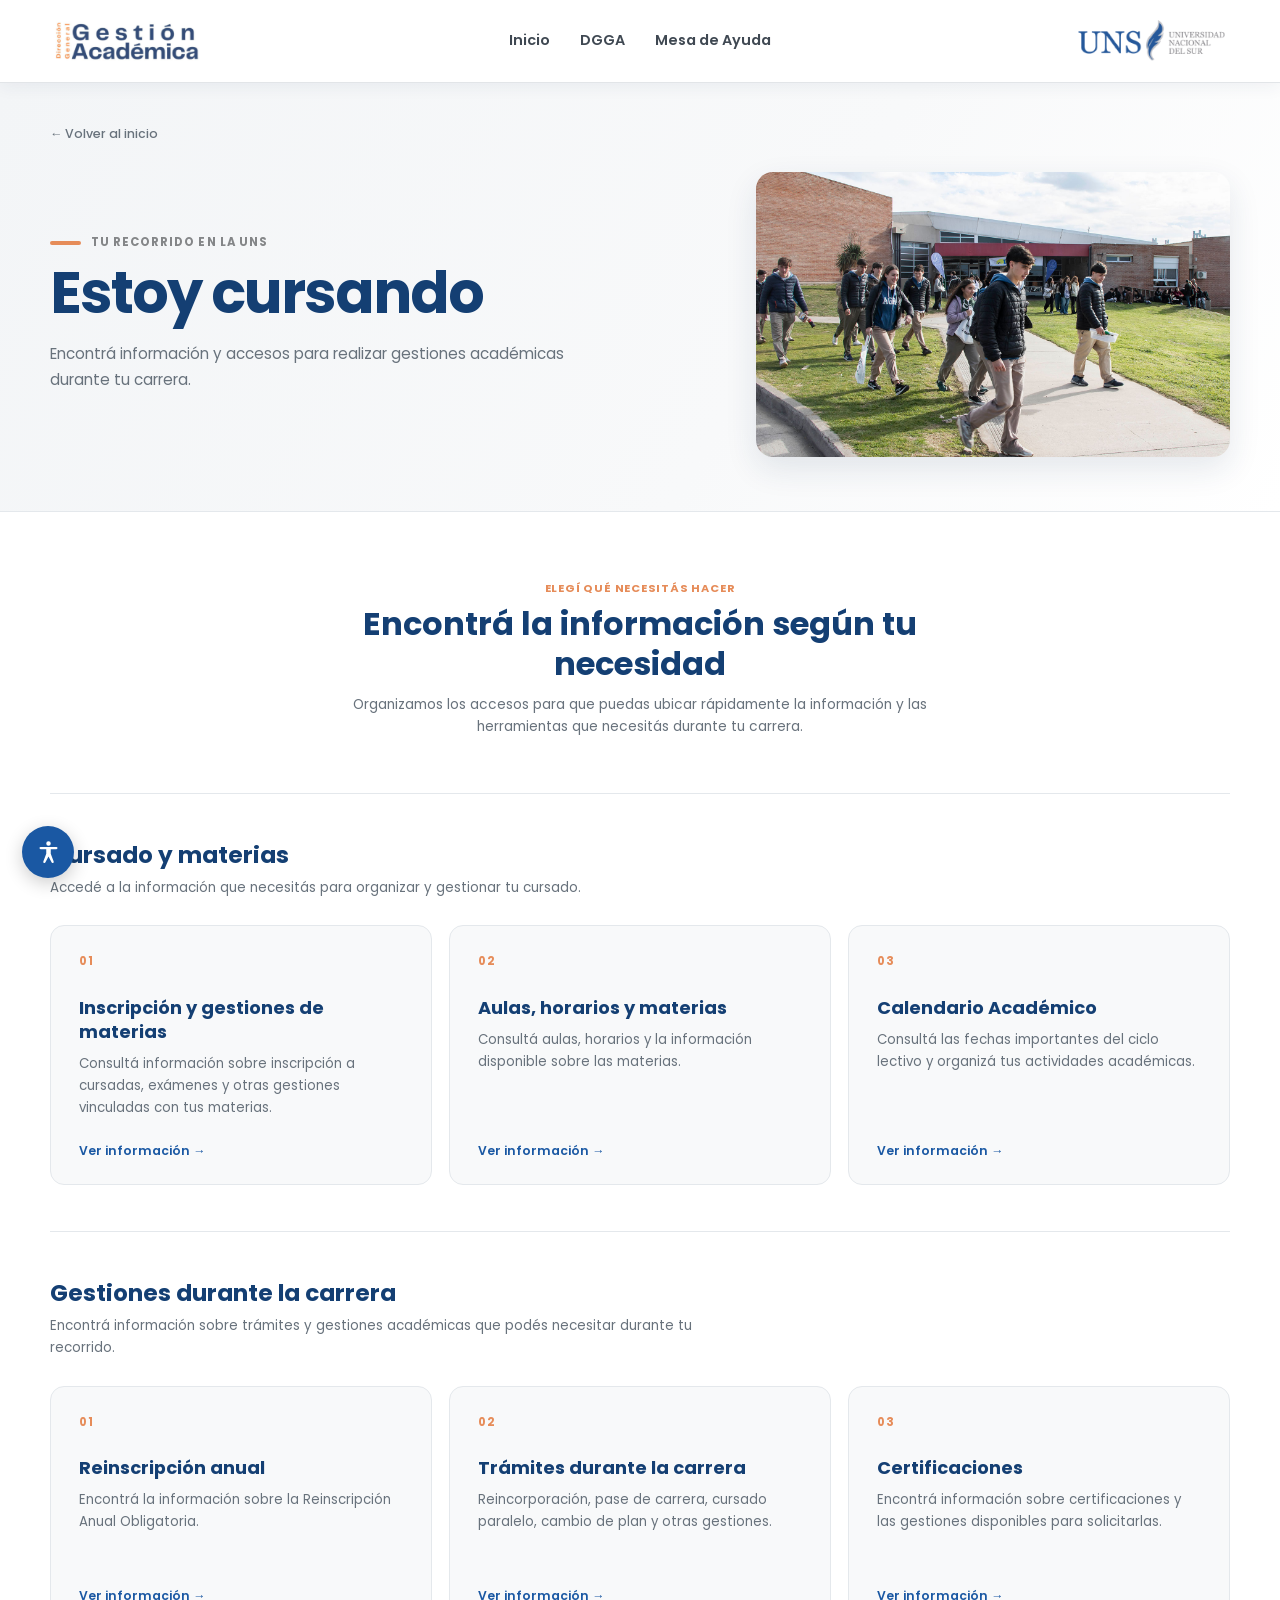
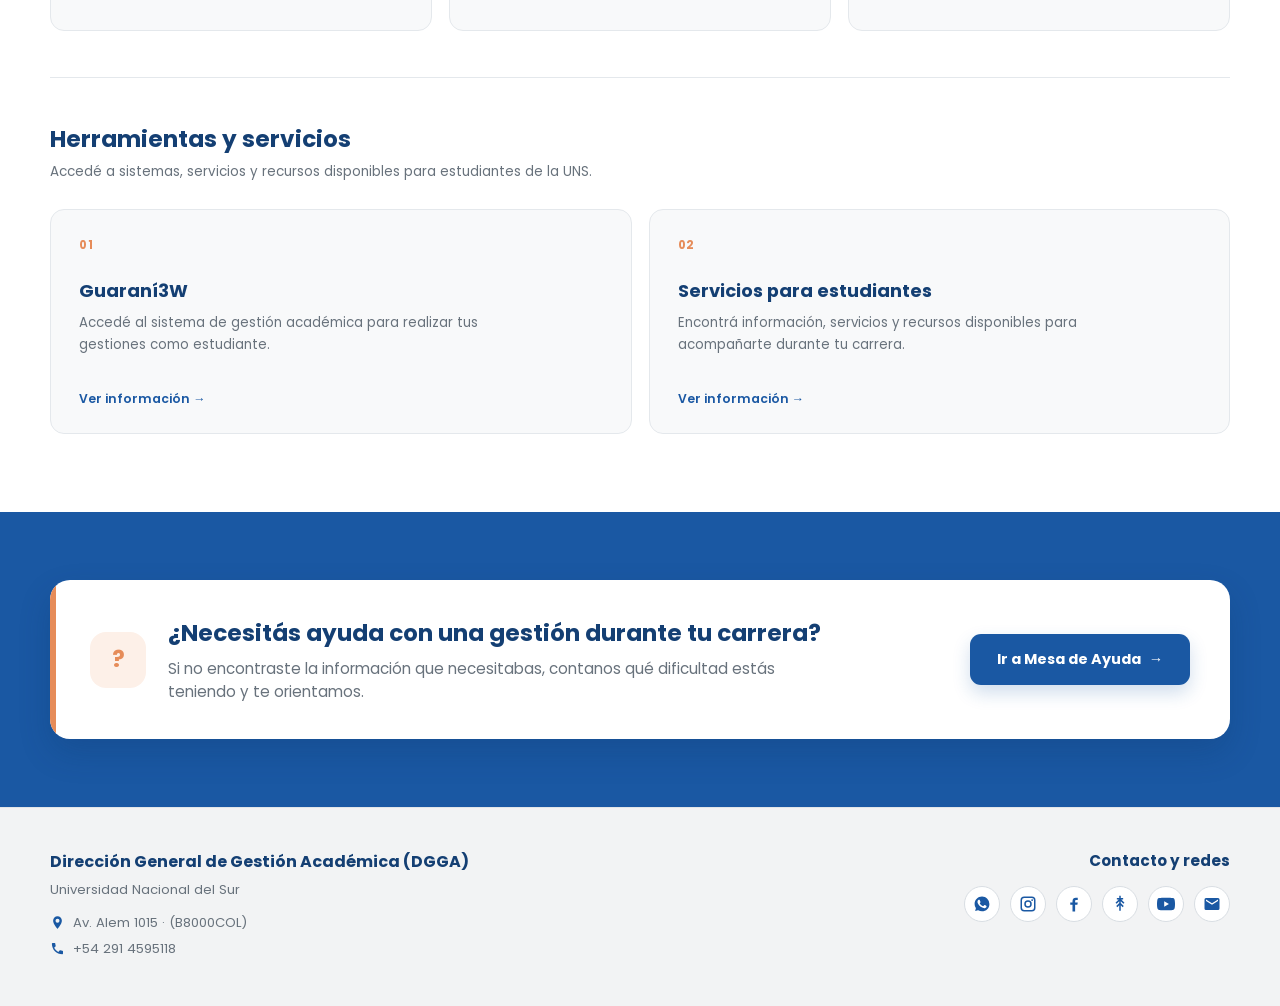
==== cursando.html @ e36be890 "Add files via upload" ====
<!DOCTYPE html>
<html lang="es">

<head>
  <meta charset="UTF-8">

  <meta
    name="viewport"
    content="width=device-width, initial-scale=1.0"
  >

  <title>Estoy cursando | Dirección General de Gestión Académica</title>

  <link rel="preconnect" href="https://fonts.googleapis.com">
  <link rel="preconnect" href="https://fonts.gstatic.com" crossorigin>

  <link
    href="https://fonts.googleapis.com/css2?family=Poppins:wght@400;500;600;700&display=swap"
    rel="stylesheet"
  >

  <link rel="stylesheet" href="styles.css">
  <link rel="stylesheet" href="cursando.css">
  <link rel="stylesheet" href="accessibility.css">

</head>


<body>

  <!-- =========================
       HEADER
  ========================== -->

  <header class="header">

    <div class="container header__inner">

      <a href="index.html" class="brand">

        <img
          src="img/logo-dgga.png"
          alt="Dirección General de Gestión Académica"
          class="logo logo--dgga"
        >

      </a>


      <nav
        class="nav"
        id="main-nav"
        aria-label="Navegación principal"
      >

        <a href="index.html">
          Inicio
        </a>

        <a href="dgga.html">
          DGGA
        </a>

        <a href="mesa-ayuda.html">
          Mesa de Ayuda
        </a>

      </nav>


      <div class="header__right">

        <a
          href="https://www.uns.edu.ar/"
          class="header__uns-link"
          aria-label="Ir al sitio web de la Universidad Nacional del Sur"
        >
          <img
            src="img/logo-uns.png"
            alt="Universidad Nacional del Sur"
            class="logo logo--uns"
          >
        </a>

        <button
          class="menu-button"
          type="button"
          aria-label="Abrir menú"
          aria-controls="main-nav"
          aria-expanded="false"
        >
          ☰
        </button>

      </div>

    </div>

  </header>



  <main>


    <!-- =========================
         HERO
    ========================== -->

    <section class="journey-hero">

      <div class="container">

        <a
          href="index.html"
          class="journey-back"
        >
          ← Volver al inicio
        </a>


        <div class="journey-hero__layout">

          <div class="journey-hero__content">

            <p class="journey-hero__label">
              Tu recorrido en la UNS
            </p>

            <h1>
              Estoy cursando
            </h1>

            <p class="journey-hero__description">
              Encontrá información y accesos para realizar gestiones académicas durante tu carrera.
            </p>

          </div>


          <div class="journey-hero__image">

            <img
              src="img/hero-uns-2.jpg"
              alt="Universidad Nacional del Sur"
            >

          </div>

        </div>

      </div>

    </section>



    <!-- =========================
         OPCIONES PARA ESTUDIANTES
    ========================== -->

    <section class="student-section">

      <div class="container">

        <div class="student-heading">

          <p class="student-heading__eyebrow">
            Elegí qué necesitás hacer
          </p>

          <h2>
            Encontrá la información según tu necesidad
          </h2>

          <p>
            Organizamos los accesos para que puedas ubicar rápidamente la información y las herramientas que necesitás durante tu carrera.
          </p>

        </div>



        <!-- =========================
             CURSADO Y MATERIAS
        ========================== -->

        <div class="student-group">

          <div class="student-group__heading">

            <h2>
              Cursado y materias
            </h2>

            <p>
              Accedé a la información que necesitás para organizar y gestionar tu cursado.
            </p>

          </div>


          <div class="student-grid student-grid--three">


            <a
              class="student-card"
              href="https://www.uns.edu.ar/contenidos/443/documentos"
              target="_blank"
              rel="noopener noreferrer"
            >

              <span class="student-card__number">
                01
              </span>

              <div class="student-card__content">

                <h3>
                  Inscripción y gestiones de materias
                </h3>

                <p>
                  Consultá información sobre inscripción a cursadas, exámenes y otras gestiones vinculadas con tus materias.
                </p>

              </div>

              <span class="student-card__action">
                Ver información →
              </span>

            </a>



            <a
              class="student-card"
              href="https://www.uns.edu.ar/alumnos/aulas/aulas_materias"
              target="_blank"
              rel="noopener noreferrer"
            >

              <span class="student-card__number">
                02
              </span>

              <div class="student-card__content">

                <h3>
                  Aulas, horarios y materias
                </h3>

                <p>
                  Consultá aulas, horarios y la información disponible sobre las materias.
                </p>

              </div>

              <span class="student-card__action">
                Ver información →
              </span>

            </a>



            <a
              class="student-card"
              href="https://www.uns.edu.ar/academicas/calendario-academico"
              target="_blank"
              rel="noopener noreferrer"
            >

              <span class="student-card__number">
                03
              </span>

              <div class="student-card__content">

                <h3>
                  Calendario Académico
                </h3>

                <p>
                  Consultá las fechas importantes del ciclo lectivo y organizá tus actividades académicas.
                </p>

              </div>

              <span class="student-card__action">
                Ver información →
              </span>

            </a>


          </div>

        </div>



        <!-- =========================
             GESTIONES DURANTE LA CARRERA
        ========================== -->

        <div class="student-group">

          <div class="student-group__heading">

            <h2>
              Gestiones durante la carrera
            </h2>

            <p>
              Encontrá información sobre trámites y gestiones académicas que podés necesitar durante tu recorrido.
            </p>

          </div>


          <div class="student-grid student-grid--three">


            <a
              class="student-card"
              href="https://www.uns.edu.ar/contenidos/443/documentos"
              target="_blank"
              rel="noopener noreferrer"
            >

              <span class="student-card__number">
                01
              </span>

              <div class="student-card__content">

                <h3>
                  Reinscripción anual
                </h3>

                <p>
                  Encontrá la información sobre la Reinscripción Anual Obligatoria.
                </p>

              </div>

              <span class="student-card__action">
                Ver información →
              </span>

            </a>



            <a
              class="student-card"
              href="https://www.uns.edu.ar/contenidos/443/documentos"
              target="_blank"
              rel="noopener noreferrer"
            >

              <span class="student-card__number">
                02
              </span>

              <div class="student-card__content">

                <h3>
                  Trámites durante la carrera
                </h3>

                <p>
                  Reincorporación, pase de carrera, cursado paralelo, cambio de plan y otras gestiones.
                </p>

              </div>

              <span class="student-card__action">
                Ver información →
              </span>

            </a>



            <a
              class="student-card"
              href="https://uns.edu.ar/contenidos/39/1376#certificaciones"
              target="_blank"
              rel="noopener noreferrer"
            >

              <span class="student-card__number">
                03
              </span>

              <div class="student-card__content">

                <h3>
                  Certificaciones
                </h3>

                <p>
                  Encontrá información sobre certificaciones y las gestiones disponibles para solicitarlas.
                </p>

              </div>

              <span class="student-card__action">
                Ver información →
              </span>

            </a>


          </div>

        </div>



        <!-- =========================
             HERRAMIENTAS Y SERVICIOS
        ========================== -->

        <div class="student-group">

          <div class="student-group__heading">

            <h2>
              Herramientas y servicios
            </h2>

            <p>
              Accedé a sistemas, servicios y recursos disponibles para estudiantes de la UNS.
            </p>

          </div>


          <div class="student-grid">


            <a
              class="student-card"
              href="https://g3w.uns.edu.ar/guarani3w"
              target="_blank"
              rel="noopener noreferrer"
            >

              <span class="student-card__number">
                01
              </span>

              <div class="student-card__content">

                <h3>
                  Guaraní3W
                </h3>

                <p>
                  Accedé al sistema de gestión académica para realizar tus gestiones como estudiante.
                </p>

              </div>

              <span class="student-card__action">
                Ver información →
              </span>

            </a>



            <a
              class="student-card"
              href="https://www.uns.edu.ar/contenidos/39/1346#soy-estudiante"
              target="_blank"
              rel="noopener noreferrer"
            >

              <span class="student-card__number">
                02
              </span>

              <div class="student-card__content">

                <h3>
                  Servicios para estudiantes
                </h3>

                <p>
                  Encontrá información, servicios y recursos disponibles para acompañarte durante tu carrera.
                </p>

              </div>

              <span class="student-card__action">
                Ver información →
              </span>

            </a>


          </div>

        </div>


      </div>

    </section>



    <!-- =========================
         MESA DE AYUDA
    ========================== -->

    <section
      class="help-section"
      id="mesa-ayuda"
    >

      <div class="container">

        <div class="help-box">

          <div class="help-box__content">

            <div class="help-box__icon">
              ?
            </div>

            <div>

              <h2>
                ¿Necesitás ayuda con una gestión durante tu carrera?
              </h2>

              <p>
                Si no encontraste la información que necesitabas, contanos qué dificultad estás teniendo y te orientamos.
              </p>

            </div>

          </div>


          <a
            href="mesa-ayuda.html?etapa=cursando"
            class="help-button"
          >

            Ir a Mesa de Ayuda

            <span>
              →
            </span>

          </a>

        </div>

      </div>

    </section>

  </main>



  <!-- =========================
       FOOTER
  ========================== -->

  <footer class="footer">

    <div class="container footer__inner">

      <div class="footer__info">

        <h2>
          Dirección General de Gestión Académica (DGGA)
        </h2>

        <p class="footer__university">
          Universidad Nacional del Sur
        </p>

        <p class="footer__data">

          <svg viewBox="0 0 24 24" aria-hidden="true">
            <path d="M12 2a7 7 0 0 0-7 7c0 5.2 7 13 7 13s7-7.8 7-13a7 7 0 0 0-7-7Zm0 10.2A3.2 3.2 0 1 1 12 5.8a3.2 3.2 0 0 1 0 6.4Z"/>
          </svg>

          <span>
            Av. Alem 1015 · (B8000COL)
          </span>

        </p>

        <p class="footer__data">

          <svg viewBox="0 0 24 24" aria-hidden="true">
            <path d="M6.6 10.8a15.3 15.3 0 0 0 6.6 6.6l2.2-2.2c.3-.3.7-.4 1-.3 1.1.4 2.2.6 3.4.6.6 0 1 .4 1 1V20c0 .6-.4 1-1 1C10.5 21 3 13.5 3 4.2c0-.6.4-1 1-1h3.5c.6 0 1 .4 1 1 0 1.2.2 2.3.6 3.4.1.4 0 .8-.3 1l-2.2 2.2Z"/>
          </svg>

          <span>
            +54 291 4595118
          </span>

        </p>

      </div>



      <div class="footer__contact">

        <p class="footer__title">
          Contacto y redes
        </p>


        <div class="footer__socials">


          <!-- WHATSAPP -->

          <a
            href="https://api.whatsapp.com/send?phone=542915063774"
            class="social-link"
            target="_blank"
            rel="noopener noreferrer"
            aria-label="WhatsApp Soy Alumno UNS"
            title="WhatsApp"
          >

            <svg viewBox="0 0 24 24" aria-hidden="true">
              <path d="M17.472 14.382c-.297-.149-1.758-.867-2.03-.967-.273-.099-.471-.148-.67.15-.198.297-.767.966-.94 1.164-.173.198-.347.223-.644.074-.297-.149-1.255-.462-2.39-1.475-.883-.788-1.48-1.761-1.653-2.059-.173-.297-.018-.458.13-.606.134-.133.298-.347.446-.52.149-.174.198-.298.298-.497.099-.198.05-.371-.025-.52-.075-.149-.669-1.612-.916-2.207-.242-.579-.487-.5-.669-.51-.173-.009-.371-.011-.57-.011-.198 0-.52.074-.792.372-.272.297-1.04 1.016-1.04 2.479s1.065 2.876 1.213 3.074c.149.198 2.095 3.2 5.076 4.487.709.306 1.262.489 1.693.625.712.226 1.36.194 1.872.118.571-.085 1.758-.719 2.006-1.413.248-.694.248-1.289.173-1.413-.074-.124-.272-.198-.57-.347M12.004 21.785h-.004a9.87 9.87 0 0 1-5.031-1.378l-.361-.214-3.741.981.998-3.648-.235-.374a9.86 9.86 0 0 1-1.51-5.26c.002-5.45 4.438-9.887 9.892-9.887 2.641.001 5.122 1.03 6.988 2.898a9.825 9.825 0 0 1 2.893 7.001c-.003 5.45-4.439 9.881-9.889 9.881"/>
            </svg>

          </a>


          <!-- INSTAGRAM -->

          <a
            href="https://www.instagram.com/soyalumnouns"
            class="social-link"
            target="_blank"
            rel="noopener noreferrer"
            aria-label="Instagram Soy Alumno UNS"
            title="Instagram"
          >

            <svg viewBox="0 0 24 24" aria-hidden="true">
              <path d="M7 2h10a5 5 0 0 1 5 5v10a5 5 0 0 1-5 5H7a5 5 0 0 1-5-5V7a5 5 0 0 1 5-5Zm0 2a3 3 0 0 0-3 3v10a3 3 0 0 0 3 3h10a3 3 0 0 0 3-3V7a3 3 0 0 0-3-3H7Zm10.5 1.5a1.25 1.25 0 1 1 0 2.5 1.25 1.25 0 0 1 0-2.5ZM12 7a5 5 0 1 1 0 10 5 5 0 0 1 0-10Zm0 2a3 3 0 1 0 0 6 3 3 0 0 0 0-6Z"/>
            </svg>

          </a>


          <!-- FACEBOOK -->

          <a
            href="https://www.facebook.com/soyalumno.UNS/"
            class="social-link"
            target="_blank"
            rel="noopener noreferrer"
            aria-label="Facebook Soy Alumno UNS"
            title="Facebook"
          >

            <svg viewBox="0 0 24 24" aria-hidden="true">
              <path d="M13.5 22v-9h3l.5-3h-3.5V8.1c0-.9.3-1.6 1.7-1.6H17V3.8c-.3 0-1.4-.1-2.6-.1-2.6 0-4.4 1.6-4.4 4.5V10H7v3h3v9h3.5Z"/>
            </svg>

          </a>


          <!-- LINKTREE -->

          <a
            href="https://linktr.ee/gestionacademica"
            class="social-link"
            target="_blank"
            rel="noopener noreferrer"
            aria-label="Linktree Gestión Académica"
            title="Linktree"
          >

            <svg viewBox="0 0 24 24" aria-hidden="true">
              <path d="M11 21v-7.2L8.5 16.3 7 14.8l4-4V8.3L7.5 11.8 6 10.3 10.3 6H7.8V4h3.2V1h2v3h3.2v2h-2.5l4.3 4.3-1.5 1.5L13 8.3v2.5l4 4-1.5 1.5-2.5-2.5V21Z"/>
            </svg>

          </a>


          <!-- YOUTUBE -->

          <a
            href="https://www.youtube.com/@soyalumnoUNS"
            class="social-link"
            target="_blank"
            rel="noopener noreferrer"
            aria-label="YouTube Soy Alumno UNS"
            title="YouTube"
          >

            <svg viewBox="0 0 24 24" aria-hidden="true">
              <path d="M23.5 6.2a3 3 0 0 0-2.1-2.1C19.5 3.6 12 3.6 12 3.6s-7.5 0-9.4.5A3 3 0 0 0 .5 6.2 31 31 0 0 0 0 12a31 31 0 0 0 .5 5.8 3 3 0 0 0 2.1 2.1c1.9.5 9.4.5 9.4.5s7.5 0 9.4-.5a3 3 0 0 0 2.1-2.1A31 31 0 0 0 24 12a31 31 0 0 0-.5-5.8ZM9.6 15.6V8.4l6.3 3.6-6.3 3.6Z"/>
            </svg>

          </a>


          <!-- EMAIL -->

          <a
            href="mailto:dgga@uns.edu.ar"
            class="social-link"
            aria-label="Enviar correo electrónico a la DGGA"
            title="Correo electrónico"
          >

            <svg viewBox="0 0 24 24" aria-hidden="true">
              <path d="M20 4H4a2 2 0 0 0-2 2v12a2 2 0 0 0 2 2h16a2 2 0 0 0 2-2V6a2 2 0 0 0-2-2Zm0 4-8 5-8-5V6l8 5 8-5v2Z"/>
            </svg>

          </a>


        </div>

      </div>

    </div>

  </footer>



  <!-- =========================
       JAVASCRIPT
  ========================== -->

  <script>

    const menuButton =
      document.querySelector(".menu-button");

    const navigation =
      document.querySelector(".nav");

    const navigationLinks =
      document.querySelectorAll(".nav a");


    function closeMenu() {

      navigation.classList.remove("nav--open");

      menuButton.setAttribute(
        "aria-expanded",
        "false"
      );

      menuButton.setAttribute(
        "aria-label",
        "Abrir menú"
      );

      menuButton.textContent = "☰";

    }


    menuButton.addEventListener(
      "click",
      function () {

        const isOpen =
          navigation.classList.toggle("nav--open");

        menuButton.setAttribute(
          "aria-expanded",
          isOpen
        );

        menuButton.setAttribute(
          "aria-label",
          isOpen
            ? "Cerrar menú"
            : "Abrir menú"
        );

        menuButton.textContent =
          isOpen
            ? "×"
            : "☰";

      }
    );


    navigationLinks.forEach(
      function (link) {

        link.addEventListener(
          "click",
          closeMenu
        );

      }
    );


    document.addEventListener(
      "keydown",
      function (event) {

        if (event.key === "Escape") {
          closeMenu();
        }

      }
    );


    window.addEventListener(
      "resize",
      function () {

        if (window.innerWidth > 640) {
          closeMenu();
        }

      }
    );

  </script>


  <!-- MÓDULO DE ACCESIBILIDAD -->

  <script src="accessibility.js"></script>


</body>

</html>
---- styles.css ----
/* ==================================================
   COLORES BASE DGGA
================================================== */

:root {
  --azul: #1a58a3;
  --gris: #848688;
  --naranja: #e68c59;

  --azul-oscuro: #143f73;

  --naranja-claro: #fdf0e8;

  --gris-hero: #ecedef;

  --fondo-recorridos: #f3f5f7;

  --texto: #26384a;
  --gris-texto: #68727c;

  --borde: #e4e8ec;
}



/* ==================================================
   RESET
================================================== */

* {
  box-sizing: border-box;
  margin: 0;
  padding: 0;
}


html {
  scroll-behavior: smooth;
  scroll-padding-top: 90px;
}


body {
  font-family: "Poppins", sans-serif;

  color: var(--texto);
  background-color: #ffffff;

  line-height: 1.5;
}


a {
  color: inherit;
  text-decoration: none;
}


button {
  font: inherit;
}



/* ==================================================
   ESTRUCTURA GENERAL
================================================== */

.container {
  width: min(1180px, calc(100% - 48px));
  margin: 0 auto;
}



/* ==================================================
   HEADER
================================================== */

.header {
  position: sticky;

  top: 0;

  z-index: 1000;

  background-color: rgba(255, 255, 255, 0.98);

  border-bottom: 1px solid #e2e5e8;

  box-shadow:
    0 4px 16px
    rgba(27, 56, 89, 0.06);

  backdrop-filter: blur(8px);
}


.header__inner {
  position: relative;

  min-height: 82px;

  display: flex;
  align-items: center;
  justify-content: space-between;

  gap: 30px;
}


.logo {
  display: block;

  width: auto;

  object-fit: contain;
}


.logo--dgga {
  height: 48px;
}


.logo--uns {
  height: 48px;
}


.nav {
  display: flex;
  align-items: center;

  gap: 30px;
}


.nav a {
  position: relative;

  padding: 29px 0;

  font-size: 0.9rem;
  font-weight: 600;

  color: #3f4852;

  transition: color 0.2s ease;
}


.nav a:hover {
  color: var(--azul);
}


.nav a::after {
  content: "";

  position: absolute;

  left: 0;
  bottom: 20px;

  width: 0;
  height: 3px;

  border-radius: 20px;

  background-color: var(--naranja);

  transition: width 0.2s ease;
}


.nav a:hover::after {
  width: 100%;
}


.header__right {
  display: flex;
  align-items: center;

  gap: 18px;
}


.menu-button {
  display: none;

  width: 38px;
  height: 38px;

  padding: 0;

  align-items: center;
  justify-content: center;

  border: none;

  background-color: transparent;

  color: var(--azul);

  font-size: 1.7rem;
  line-height: 1;

  cursor: pointer;
}



/* ==================================================
   HERO
================================================== */

.hero {
  padding: 70px 0;

  background-color: var(--gris-hero);

  overflow: hidden;
}


.hero__inner {
  display: grid;

  grid-template-columns: 1fr 0.9fr;

  align-items: center;

  gap: 70px;
}


.hero__content {
  padding: 20px 0;
}


.hero__label {
  margin-bottom: 16px;

  display: flex;
  align-items: center;

  gap: 10px;

  font-size: 0.78rem;
  font-weight: 600;

  letter-spacing: 0.07em;
  text-transform: uppercase;

  color: var(--gris);
}


.hero__label::before {
  content: "";

  flex-shrink: 0;

  width: 28px;
  height: 3px;

  border-radius: 20px;

  background-color: var(--naranja);
}


.hero h1 {
  margin-bottom: 22px;

  font-size: clamp(2.5rem, 4.5vw, 4rem);

  font-weight: 700;

  line-height: 1.08;

  letter-spacing: -0.035em;

  color: var(--azul-oscuro);
}


.hero__description {
  max-width: 600px;

  font-size: 1.1rem;

  color: #59636d;
}



/* ==================================================
   SLIDER HERO
================================================== */

.hero__slider {
  position: relative;

  width: 100%;
  height: 390px;

  overflow: hidden;

  border-radius: 24px 6px 24px 6px;

  background-color: #dfe2e5;

  box-shadow:
    0 15px 35px
    rgba(26, 88, 163, 0.13);
}


.hero__slides {
  position: relative;

  width: 100%;
  height: 100%;
}


.hero__slide {
  position: absolute;

  inset: 0;

  width: 100%;
  height: 100%;

  display: block;

  object-fit: cover;

  opacity: 0;

  visibility: hidden;

  transition:
    opacity 0.8s ease,
    visibility 0.8s ease;
}


.hero__slide--active {
  opacity: 1;

  visibility: visible;
}



/* ==================================================
   FLECHAS SLIDER
================================================== */

.hero__arrow {
  position: absolute;

  top: 50%;

  z-index: 10;

  width: auto;
  height: auto;

  padding: 8px;

  display: flex;
  align-items: center;
  justify-content: center;

  transform: translateY(-50%);

  border: none;

  background-color: transparent;

  color: var(--naranja);

  font-size: 2.6rem;
  font-weight: 400;
  line-height: 1;

  text-shadow:
    0 1px 4px
    rgba(0, 0, 0, 0.28);

  cursor: pointer;

  opacity: 0.82;

  transition:
    color 0.2s ease,
    opacity 0.2s ease,
    transform 0.2s ease;
}


.hero__arrow:hover {
  color: #d9763f;

  opacity: 1;

  transform:
    translateY(-50%)
    scale(1.08);
}


.hero__arrow--prev {
  left: 12px;
}


.hero__arrow--next {
  right: 12px;
}



/* ==================================================
   PUNTOS SLIDER
================================================== */

.hero__dots {
  position: absolute;

  left: 50%;
  bottom: 15px;

  z-index: 10;

  padding: 7px 10px;

  display: flex;
  align-items: center;

  gap: 7px;

  transform: translateX(-50%);

  border-radius: 30px;

  background-color: rgba(20, 63, 115, 0.32);

  backdrop-filter: blur(4px);
}


.hero__dot {
  width: 8px;
  height: 8px;

  padding: 0;

  border: none;

  border-radius: 50%;

  background-color: rgba(255, 255, 255, 0.65);

  cursor: pointer;

  transition:
    width 0.2s ease,
    background-color 0.2s ease;
}


.hero__dot--active {
  width: 22px;

  border-radius: 20px;

  background-color: #ffffff;
}



/* ==================================================
   RECORRIDOS
================================================== */

.paths {
  padding: 88px 0 98px;

  background-color: var(--fondo-recorridos);
}


.section-title {
  margin-bottom: 52px;

  text-align: center;
}


.section-title__accent {
  display: block;

  width: 52px;
  height: 5px;

  margin: 0 auto 14px;

  border-radius: 20px;

  background-color: var(--naranja);
}


.section-title h2 {
  margin-bottom: 8px;

  font-size: 2.05rem;
  font-weight: 700;

  color: var(--azul-oscuro);
}


.section-title p {
  font-size: 1rem;

  color: var(--gris-texto);
}



/* ==================================================
   TARJETAS PRINCIPALES
================================================== */

.cards {
  display: grid;

  grid-template-columns: repeat(3, 1fr);

  gap: 30px;
}


.card {
  position: relative;

  min-height: 365px;

  padding: 38px 36px 32px;

  display: flex;
  flex-direction: column;
  align-items: center;

  text-align: center;

  background-color: #ffffff;

  border: 1px solid var(--borde);

  border-radius: 22px;

  box-shadow:
    0 12px 28px
    rgba(27, 56, 89, 0.11);

  transition:
    transform 0.25s ease,
    box-shadow 0.25s ease;
}


.card:hover {
  transform: translateY(-9px);

  box-shadow:
    0 24px 48px
    rgba(27, 56, 89, 0.18);
}


.card::after {
  content: "";

  position: absolute;

  left: 50%;
  bottom: 0;

  width: 0;
  height: 4px;

  transform: translateX(-50%);

  border-radius: 4px 4px 0 0;

  background-color: var(--naranja);

  transition: width 0.25s ease;
}


.card:hover::after {
  width: 72%;
}



/* ==================================================
   ICONOS
================================================== */

.card__icon {
  width: 92px;
  height: 92px;

  margin-bottom: 26px;

  display: flex;
  align-items: center;
  justify-content: center;

  border-radius: 23px;

  background-color: var(--naranja-claro);

  box-shadow:
    0 7px 18px
    rgba(230, 140, 89, 0.15);

  transition:
    transform 0.25s ease;
}


.card__icon img {
  width: 64px;
  height: 64px;

  display: block;

  object-fit: contain;
}


.card:hover .card__icon {
  transform: translateY(-3px);
}



/* ==================================================
   TEXTO TARJETAS
================================================== */

.card h3 {
  margin-bottom: 14px;

  font-size: 1.48rem;
  font-weight: 700;

  line-height: 1.25;

  color: var(--azul-oscuro);
}


.card p {
  max-width: 285px;

  margin-bottom: 30px;

  font-size: 0.95rem;

  color: var(--gris-texto);
}



/* ==================================================
   CTA
================================================== */

.card__link {
  margin-top: auto;

  display: inline-flex;
  align-items: center;

  gap: 11px;

  font-size: 0.94rem;
  font-weight: 700;

  color: var(--azul);
}


.card__arrow {
  width: 34px;
  height: 34px;

  display: inline-flex;
  align-items: center;
  justify-content: center;

  flex-shrink: 0;

  border-radius: 50%;

  background-color: var(--naranja);

  color: #ffffff;

  font-size: 1.05rem;

  transition:
    transform 0.2s ease,
    background-color 0.2s ease;
}


.card:hover .card__arrow {
  transform: translateX(4px);

  background-color: var(--azul);
}



/* ==================================================
   INFORMACIÓN DESTACADA
================================================== */

.featured {
  padding: 64px 0 68px;

  background-color: #ffffff;
}


.section-title--featured {
  margin-bottom: 32px;
}


.section-title--featured h2 {
  font-size: 1.7rem;
}


.section-title--featured p {
  font-size: 0.92rem;
}


.featured-grid {
  display: grid;

  grid-template-columns: repeat(3, 1fr);

  gap: 20px;
}


.featured-card {
  min-height: 155px;

  padding: 22px 24px;

  display: flex;
  flex-direction: column;

  background-color: #f8f9fa;

  border: 1px solid var(--borde);

  border-radius: 14px;

  transition:
    transform 0.2s ease,
    box-shadow 0.2s ease,
    border-color 0.2s ease;
}


.featured-card:hover {
  transform: translateY(-3px);

  border-color: #d8dde2;

  box-shadow:
    0 10px 22px
    rgba(27, 56, 89, 0.08);
}


.featured-card h3 {
  margin-bottom: 7px;

  font-size: 1.05rem;
  font-weight: 700;

  color: var(--azul-oscuro);
}


.featured-card p {
  margin-bottom: 16px;

  font-size: 0.84rem;

  line-height: 1.45;

  color: var(--gris-texto);
}


.featured-card__link {
  margin-top: auto;

  display: inline-flex;
  align-items: center;

  gap: 7px;

  color: var(--azul);

  font-size: 0.82rem;
  font-weight: 600;
}


.featured-card__link span {
  transition: transform 0.2s ease;
}


.featured-card:hover .featured-card__link span {
  transform: translateX(3px);
}



/* ==================================================
   MESA DE AYUDA
================================================== */

.help-section {
  padding: 68px 0;

  background-color: var(--azul);
}


.help-box {
  position: relative;

  padding: 36px 40px;

  display: flex;
  align-items: center;
  justify-content: space-between;

  gap: 35px;

  overflow: hidden;

  background-color: #ffffff;

  border-radius: 20px;

  box-shadow:
    0 14px 32px
    rgba(10, 45, 88, 0.20);
}


.help-box::before {
  content: "";

  position: absolute;

  top: 0;
  left: 0;

  width: 6px;
  height: 100%;

  background-color: var(--naranja);
}


.help-box__content {
  display: flex;
  align-items: center;

  gap: 22px;
}


.help-box__icon {
  flex-shrink: 0;

  width: 56px;
  height: 56px;

  display: flex;
  align-items: center;
  justify-content: center;

  border-radius: 16px;

  background-color: var(--naranja-claro);

  color: var(--naranja);

  font-size: 1.4rem;
  font-weight: 700;
}


.help-box h2 {
  margin-bottom: 7px;

  font-size: 1.45rem;
  font-weight: 700;

  color: var(--azul-oscuro);
}


.help-box p {
  max-width: 660px;

  font-size: 0.95rem;

  color: var(--gris-texto);
}


.help-button {
  flex-shrink: 0;

  min-width: 220px;

  padding: 15px 22px;

  display: inline-flex;
  align-items: center;
  justify-content: center;

  gap: 8px;

  border-radius: 11px;

  background-color: var(--azul);

  color: #ffffff;

  font-size: 0.9rem;
  font-weight: 700;

  box-shadow:
    0 8px 18px
    rgba(26, 88, 163, 0.20);

  transition:
    transform 0.2s ease,
    background-color 0.2s ease;
}


.help-button:hover {
  transform: translateY(-2px);

  background-color: var(--azul-oscuro);
}



/* ==================================================
   FOOTER
================================================== */

.footer {
  padding: 42px 0;

  border-top: 1px solid #e2e5e8;

  background-color: #f2f3f4;

  color: var(--gris-texto);
}


.footer__inner {
  display: flex;
  align-items: flex-start;
  justify-content: space-between;

  gap: 50px;
}


.footer__info h2 {
  margin-bottom: 6px;

  font-size: 1rem;
  font-weight: 700;

  color: var(--azul-oscuro);
}


.footer__university {
  margin-bottom: 13px;

  font-size: 0.82rem;

  color: var(--gris-texto);
}


.footer__data {
  margin-bottom: 6px;

  display: flex;
  align-items: center;

  gap: 8px;

  font-size: 0.82rem;

  color: var(--gris-texto);
}


.footer__data svg {
  width: 15px;
  height: 15px;

  flex-shrink: 0;

  fill: var(--azul);
}


.footer__contact {
  display: flex;
  flex-direction: column;
  align-items: flex-end;
}


.footer__title {
  margin-bottom: 13px;

  font-size: 0.95rem;
  font-weight: 700;

  color: var(--azul-oscuro);
}


.footer__socials {
  display: flex;
  align-items: center;

  gap: 10px;
}


.social-link {
  width: 36px;
  height: 36px;

  display: flex;
  align-items: center;
  justify-content: center;

  border: 1px solid #d9dee3;

  border-radius: 50%;

  background-color: #ffffff;

  color: var(--azul);

  transition:
    transform 0.2s ease,
    color 0.2s ease,
    border-color 0.2s ease,
    background-color 0.2s ease;
}


.social-link svg {
  width: 18px;
  height: 18px;

  fill: currentColor;
}


.social-link:hover {
  transform: translateY(-2px);

  border-color: var(--azul);

  background-color: var(--azul);

  color: #ffffff;
}



/* ==================================================
   TABLET
================================================== */

@media (max-width: 900px) {

  .hero__inner {
    grid-template-columns: 1fr 0.8fr;

    gap: 35px;
  }


  .hero__slider {
    height: 320px;
  }


  .cards {
    grid-template-columns: 1fr;
  }


  .featured-grid {
    grid-template-columns: 1fr;
  }


  .featured-card {
    min-height: auto;
  }


  .card {
    min-height: auto;
  }


  .help-box {
    flex-direction: column;

    align-items: flex-start;
  }

}



/* ==================================================
   MOBILE
================================================== */

@media (max-width: 640px) {

  html {
    scroll-padding-top: 76px;
  }


  .container {
    width: min(100% - 30px, 1180px);
  }


  .header__inner {
    min-height: 68px;

    gap: 15px;
  }


  .logo--dgga {
    height: 38px;
  }


  .logo--uns {
    height: 35px;
  }


  /* MENÚ MOBILE */

  .nav {
    position: absolute;

    top: 100%;

    left: -15px;
    right: -15px;

    z-index: 200;

    max-height: 0;

    padding: 0 15px;

    display: flex;
    flex-direction: column;
    align-items: stretch;

    gap: 0;

    overflow: hidden;

    opacity: 0;

    pointer-events: none;

    background-color: #ffffff;

    border-top: 1px solid #e7eaed;

    box-shadow:
      0 12px 24px
      rgba(27, 56, 89, 0.12);

    transition:
      max-height 0.25s ease,
      opacity 0.2s ease,
      padding 0.25s ease;
  }


  .nav--open {
    max-height: 240px;

    padding-top: 8px;
    padding-bottom: 8px;

    opacity: 1;

    pointer-events: auto;
  }


  .nav a {
    width: 100%;

    padding: 14px 6px;

    border-bottom: 1px solid #edf0f2;

    font-size: 0.9rem;
  }


  .nav a:last-child {
    border-bottom: none;
  }


  .nav a::after {
    display: none;
  }


  .menu-button {
    display: flex;
  }



  /* HERO */

  .hero {
    padding: 44px 0 46px;
  }


  .hero__inner {
    grid-template-columns: 1fr;

    gap: 30px;
  }


  .hero__content {
    padding: 0;
  }


  .hero__label {
    margin-bottom: 14px;

    font-size: 0.67rem;

    letter-spacing: 0.05em;
  }


  .hero__label::before {
    width: 20px;
  }


  .hero h1 {
    margin-bottom: 18px;

    font-size: 2.25rem;
  }


  .hero__description {
    font-size: 0.95rem;
  }


  .hero__slider {
    height: 210px;

    border-radius: 16px 4px 16px 4px;
  }


  .hero__arrow {
    padding: 6px;

    font-size: 2.1rem;
  }


  .hero__arrow--prev {
    left: 7px;
  }


  .hero__arrow--next {
    right: 7px;
  }


  .hero__dots {
    bottom: 10px;
  }



  /* RECORRIDOS */

  .paths {
    padding: 58px 0 66px;
  }


  .section-title {
    margin-bottom: 34px;
  }


  .section-title h2 {
    font-size: 1.5rem;
  }


  .section-title p {
    font-size: 0.9rem;
  }


  .cards {
    gap: 22px;
  }


  .card {
    min-height: auto;

    padding: 32px 24px 28px;

    border-radius: 18px;
  }


  .card__icon {
    width: 82px;
    height: 82px;

    margin-bottom: 22px;

    border-radius: 20px;
  }


  .card__icon img {
    width: 58px;
    height: 58px;
  }


  .card h3 {
    font-size: 1.25rem;
  }


  .card p {
    font-size: 0.9rem;
  }



  /* INFORMACIÓN DESTACADA */

  .featured {
    padding: 48px 0 52px;
  }


  .section-title--featured {
    margin-bottom: 26px;
  }


  .featured-grid {
    gap: 14px;
  }


  .featured-card {
    min-height: auto;

    padding: 19px 20px;

    border-radius: 13px;
  }


  .featured-card h3 {
    font-size: 1rem;
  }


  .featured-card p {
    margin-bottom: 13px;

    font-size: 0.82rem;
  }


  .featured-card__link {
    font-size: 0.8rem;
  }



  /* MESA */

  .help-section {
    padding: 46px 0;
  }


  .help-box {
    padding: 28px 24px;

    border-radius: 17px;
  }


  .help-box__content {
    align-items: flex-start;

    gap: 16px;
  }


  .help-box__icon {
    width: 48px;
    height: 48px;

    border-radius: 14px;

    font-size: 1.2rem;
  }


  .help-box h2 {
    font-size: 1.25rem;
  }


  .help-box p {
    font-size: 0.88rem;
  }


  .help-button {
    width: 100%;
  }



  /* FOOTER */

  .footer {
    padding: 34px 0;
  }


  .footer__inner {
    flex-direction: column;

    gap: 26px;
  }


  .footer__contact {
    align-items: flex-start;
  }

}



/* ==================================================
   REDUCIR MOVIMIENTO
================================================== */

@media (prefers-reduced-motion: reduce) {

  .hero__slide {
    transition: none;
  }

}
---- cursando.css ----
/* ==================================================
   PÁGINA ESTOY CURSANDO
================================================== */


/* ==================================================
   HERO
================================================== */

.journey-hero {
  padding: 38px 0 54px;
  background:
    linear-gradient(
      120deg,
      #f3f5f7 0%,
      #f8f9fa 60%,
      #ffffff 100%
    );
  border-bottom: 1px solid var(--borde);
}


.journey-back {
  display: inline-block;
  margin-bottom: 28px;
  color: var(--gris-texto);
  font-size: 0.78rem;
  font-weight: 500;
  text-decoration: none;
  transition: color 0.2s ease;
}

.journey-back:hover {
  color: var(--azul);
}


/* HERO LAYOUT */

.journey-hero__layout {
  display: grid;
  grid-template-columns: minmax(0, 1.15fr) minmax(320px, 0.85fr);
  gap: 65px;
  align-items: center;
}


.journey-hero__content {
  min-width: 0;
}


.journey-hero__label {
  margin-bottom: 11px;
  display: flex;
  align-items: center;
  gap: 10px;
  color: var(--gris);
  font-size: 0.72rem;
  font-weight: 700;
  letter-spacing: 0.09em;
  text-transform: uppercase;
}


.journey-hero__label::before {
  content: "";
  width: 31px;
  height: 4px;
  flex-shrink: 0;
  border-radius: 20px;
  background-color: var(--naranja);
}


.journey-hero h1 {
  margin-bottom: 17px;
  color: var(--azul-oscuro);
  font-size: clamp(2.5rem, 4.5vw, 3.65rem);
  font-weight: 700;
  line-height: 1.06;
  letter-spacing: -0.035em;
}


.journey-hero__description {
  max-width: 570px;
  color: var(--gris-texto);
  font-size: 0.95rem;
  line-height: 1.75;
}


/* FOTO */

.journey-hero__image {
  width: 100%;
  height: 285px;
  overflow: hidden;
  border-radius: 17px;
  box-shadow: 0 12px 32px rgba(27, 56, 89, 0.11);
}


.journey-hero__image img {
  width: 100%;
  height: 100%;
  display: block;
  object-fit: cover;
  object-position: center;
}


/* ==================================================
   OPCIONES PARA ESTUDIANTES
================================================== */

.student-section {
  padding: 68px 0 78px;
  background-color: #ffffff;
}


/* ENCABEZADO GENERAL */

.student-heading {
  max-width: 720px;
  margin: 0 auto 54px;
  text-align: center;
}


.student-heading__eyebrow {
  margin-bottom: 7px;
  color: var(--naranja);
  font-size: 0.7rem;
  font-weight: 700;
  letter-spacing: 0.07em;
  text-transform: uppercase;
}


.student-heading h2 {
  margin-bottom: 10px;
  color: var(--azul-oscuro);
  font-size: clamp(1.55rem, 2.6vw, 2rem);
  font-weight: 700;
  line-height: 1.25;
}


.student-heading > p:last-child {
  max-width: 600px;
  margin: 0 auto;
  color: var(--gris-texto);
  font-size: 0.86rem;
  line-height: 1.65;
}


/* ==================================================
   GRUPOS
================================================== */

.student-group {
  padding: 46px 0;
  border-top: 1px solid var(--borde);
}


.student-group:first-of-type {
  padding-top: 0;
  border-top: 0;
}


.student-group:last-of-type {
  padding-bottom: 0;
}


.student-group__heading {
  max-width: 700px;
  margin-bottom: 26px;
}


.student-group__heading h2 {
  margin-bottom: 7px;
  color: var(--azul-oscuro);
  font-size: 1.45rem;
  font-weight: 700;
  line-height: 1.3;
}


.student-group__heading p {
  color: var(--gris-texto);
  font-size: 0.84rem;
  line-height: 1.65;
}


/* ==================================================
   GRID
================================================== */

.student-grid {
  display: grid;
  grid-template-columns: repeat(2, 1fr);
  gap: 17px;
}


.student-grid--three {
  grid-template-columns: repeat(3, 1fr);
}


/* ==================================================
   TARJETAS
================================================== */

.student-card {
  position: relative;
  min-height: 225px;
  padding: 27px 28px 24px;
  display: flex;
  flex-direction: column;
  color: inherit;
  text-decoration: none;
  background-color: #f8f9fa;
  border: 1px solid var(--borde);
  border-radius: 14px;
  transition:
    transform 0.2s ease,
    border-color 0.2s ease,
    box-shadow 0.2s ease,
    background-color 0.2s ease;
}


.student-card:hover {
  transform: translateY(-3px);
  background-color: #ffffff;
  border-color: rgba(26, 88, 163, 0.26);
  box-shadow: 0 11px 28px rgba(27, 56, 89, 0.08);
}


.student-card:focus-visible {
  outline: 3px solid rgba(230, 140, 89, 0.35);
  outline-offset: 3px;
}


.student-card__number {
  margin-bottom: 25px;
  color: var(--naranja);
  font-size: 0.72rem;
  font-weight: 700;
  letter-spacing: 0.05em;
}


.student-card__content {
  flex: 1;
}


.student-card h3 {
  margin-bottom: 9px;
  color: var(--azul-oscuro);
  font-size: 1.12rem;
  font-weight: 700;
  line-height: 1.35;
}


.student-card p {
  max-width: 430px;
  color: var(--gris-texto);
  font-size: 0.83rem;
  line-height: 1.65;
}


.student-card__action {
  margin-top: 23px;
  color: var(--azul);
  font-size: 0.77rem;
  font-weight: 600;
}


.student-card:hover .student-card__action {
  color: var(--naranja);
}


/* TRES TARJETAS CON EL MISMO PESO VISUAL */

.student-grid--three .student-card {
  min-height: 245px;
}


/* ==================================================
   ENLACE LOGO UNS
================================================== */

.header__uns-link {
  display: flex;
  align-items: center;
  text-decoration: none;
}


.header__uns-link img {
  display: block;
}


/* ==================================================
   TABLET
================================================== */

@media (max-width: 900px) {

  .journey-hero__layout {
    grid-template-columns: 1fr 0.8fr;
    gap: 35px;
  }


  .journey-hero__image {
    height: 250px;
  }

}


@media (max-width: 800px) {

  .student-grid,
  .student-grid--three {
    grid-template-columns: 1fr;
  }


  .student-card,
  .student-grid--three .student-card {
    min-height: 0;
  }

}


/* ==================================================
   MOBILE
================================================== */

@media (max-width: 640px) {

  .journey-hero {
    padding: 30px 0 43px;
  }


  .journey-back {
    margin-bottom: 24px;
  }


  .journey-hero__layout {
    grid-template-columns: 1fr;
    gap: 28px;
  }


  .journey-hero h1 {
    font-size: 2.35rem;
  }


  .journey-hero__description {
    max-width: none;
    font-size: 0.88rem;
    line-height: 1.68;
  }


  .journey-hero__image {
    height: 210px;
    border-radius: 13px;
  }


  /* OPCIONES */

  .student-section {
    padding: 48px 0 55px;
  }


  .student-heading {
    margin-bottom: 27px;
    text-align: left;
  }


  .student-heading__eyebrow {
    margin-bottom: 6px;
  }


  .student-heading h2 {
    font-size: 1.55rem;
  }


  .student-heading > p:last-child {
    margin: 0;
  }


  /* GRUPOS */

  .student-group {
    padding: 36px 0;
  }


  .student-group__heading {
    margin-bottom: 21px;
  }


  .student-group__heading h2 {
    font-size: 1.25rem;
  }


  .student-group__heading p {
    font-size: 0.82rem;
  }


  /* TARJETAS */

  .student-grid {
    gap: 12px;
  }


  .student-card {
    padding: 23px 21px;
  }


  .student-card__number {
    margin-bottom: 18px;
  }

}
---- accessibility.css ----
/* ==========================================
   MÓDULO DE ACCESIBILIDAD
========================================== */

.accessibility {
  position: fixed;
  left: 22px;
  bottom: 22px;
  z-index: 9999;
  font-family: "Poppins", sans-serif;
}


/* BOTÓN FLOTANTE */

.accessibility__toggle {
  width: 52px;
  height: 52px;

  display: flex;
  align-items: center;
  justify-content: center;

  border: 0;
  border-radius: 50%;

  background: #1A58A3;
  color: #ffffff;

  cursor: pointer;

  box-shadow: 0 5px 18px rgba(0, 0, 0, .20);

  transition:
    transform .2s ease,
    background-color .2s ease;
}

.accessibility__toggle:hover {
  background: #12467f;
  transform: translateY(-2px);
}

.accessibility__toggle:focus-visible {
  outline: 3px solid #E68C59;
  outline-offset: 3px;
}

.accessibility__toggle svg {
  width: 27px;
  height: 27px;
  fill: currentColor;
}


/* PANEL */

.accessibility__panel {
  position: absolute;

  left: 0;
  bottom: 66px;

  width: 300px;

  background: #ffffff;

  border: 1px solid #dfe4ea;
  border-radius: 16px;

  box-shadow: 0 10px 35px rgba(0, 0, 0, .18);

  overflow: hidden;
}

.accessibility__panel[hidden] {
  display: none;
}


/* CABECERA */

.accessibility__header {
  display: flex;
  align-items: center;
  justify-content: space-between;

  gap: 15px;

  padding: 17px 18px;

  background: #1A58A3;
  color: #ffffff;
}

.accessibility__header h2 {
  margin: 0;

  font-size: 1rem;
  font-weight: 600;
}

.accessibility__close {
  width: 32px;
  height: 32px;

  display: flex;
  align-items: center;
  justify-content: center;

  border: 0;
  border-radius: 50%;

  background: transparent;
  color: #ffffff;

  font-size: 1.5rem;
  line-height: 1;

  cursor: pointer;
}

.accessibility__close:hover {
  background: rgba(255, 255, 255, .15);
}

.accessibility__close:focus-visible {
  outline: 2px solid #ffffff;
  outline-offset: 2px;
}


/* CONTENIDO */

.accessibility__content {
  padding: 16px;
}

.accessibility__group {
  margin-bottom: 16px;
}

.accessibility__label {
  display: block;

  margin: 0 0 8px;

  color: #26384a;

  font-size: .82rem;
  font-weight: 600;
}


/* TAMAÑO DE TEXTO */

.accessibility__font-controls {
  display: grid;
  grid-template-columns: repeat(3, 1fr);

  gap: 7px;
}


/* BOTONES */

.accessibility__button {
  width: 100%;

  display: flex;
  align-items: center;
  justify-content: center;

  min-height: 42px;

  padding: 9px 10px;

  border: 1px solid #d9e0e7;
  border-radius: 8px;

  background: #ffffff;
  color: #26384a;

  font-family: inherit;
  font-size: .82rem;
  font-weight: 500;

  cursor: pointer;

  transition:
    background-color .2s ease,
    border-color .2s ease,
    color .2s ease;
}

.accessibility__button:hover {
  border-color: #1A58A3;
  background: #f2f6fb;
}

.accessibility__button:focus-visible {
  outline: 3px solid rgba(230, 140, 89, .45);
  outline-offset: 2px;
}


/* OPCIONES ACTIVAS */

.accessibility__button[aria-pressed="true"] {
  border-color: #1A58A3;
  background: #eaf2fb;
  color: #1A58A3;

  font-weight: 600;
}


/* OPCIONES GENERALES */

.accessibility__options {
  display: grid;

  gap: 7px;
}


/* RESTABLECER */

.accessibility__reset {
  margin-top: 6px;

  border-color: #E68C59;

  color: #8b4d29;
}

.accessibility__reset:hover {
  background: #fff6f0;
  border-color: #E68C59;
}


/* ==========================================
   PREFERENCIAS DE ACCESIBILIDAD
========================================== */


/* TEXTO */

html.accessibility-font-large {
  font-size: 112.5%;
}

html.accessibility-font-larger {
  font-size: 125%;
}


/* ESCALA DE GRISES */

html.accessibility-grayscale body {
  filter: grayscale(100%);
}


/* SUBRAYAR ENLACES */

html.accessibility-links a {
  text-decoration: underline !important;
  text-decoration-thickness: 2px !important;
  text-underline-offset: 3px !important;
}


/* ALTO CONTRASTE */

html.accessibility-contrast body {
  background: #000000 !important;
  color: #ffffff !important;
}

html.accessibility-contrast main,
html.accessibility-contrast section,
html.accessibility-contrast header,
html.accessibility-contrast footer,
html.accessibility-contrast .card,
html.accessibility-contrast .featured-card,
html.accessibility-contrast .help-box {
  background-color: #000000 !important;
  color: #ffffff !important;
}

html.accessibility-contrast h1,
html.accessibility-contrast h2,
html.accessibility-contrast h3,
html.accessibility-contrast p,
html.accessibility-contrast span {
  color: #ffffff !important;
}

html.accessibility-contrast a {
  color: #ffff00 !important;
}

html.accessibility-contrast button {
  border-color: #ffffff;
}


/* El panel conserva su diseño para mantener legibilidad */

html.accessibility-contrast .accessibility__panel {
  background: #ffffff !important;
  color: #26384a !important;
}

html.accessibility-contrast .accessibility__panel h2 {
  color: #ffffff !important;
}

html.accessibility-contrast .accessibility__panel span {
  color: inherit !important;
}


/* PAUSAR ANIMACIONES */

html.accessibility-reduce-motion *,
html.accessibility-reduce-motion *::before,
html.accessibility-reduce-motion *::after {
  animation-duration: .001ms !important;
  animation-iteration-count: 1 !important;

  transition-duration: .001ms !important;

  scroll-behavior: auto !important;
}


/* ==========================================
   MOBILE
========================================== */

@media (max-width: 640px) {

  .accessibility {
    left: 14px;
    bottom: 14px;
  }

  .accessibility__toggle {
    width: 48px;
    height: 48px;
  }

  .accessibility__panel {
    position: fixed;

    left: 12px;
    right: 12px;
    bottom: 74px;

    width: auto;

    max-height: calc(100vh - 100px);

    overflow-y: auto;
  }

}
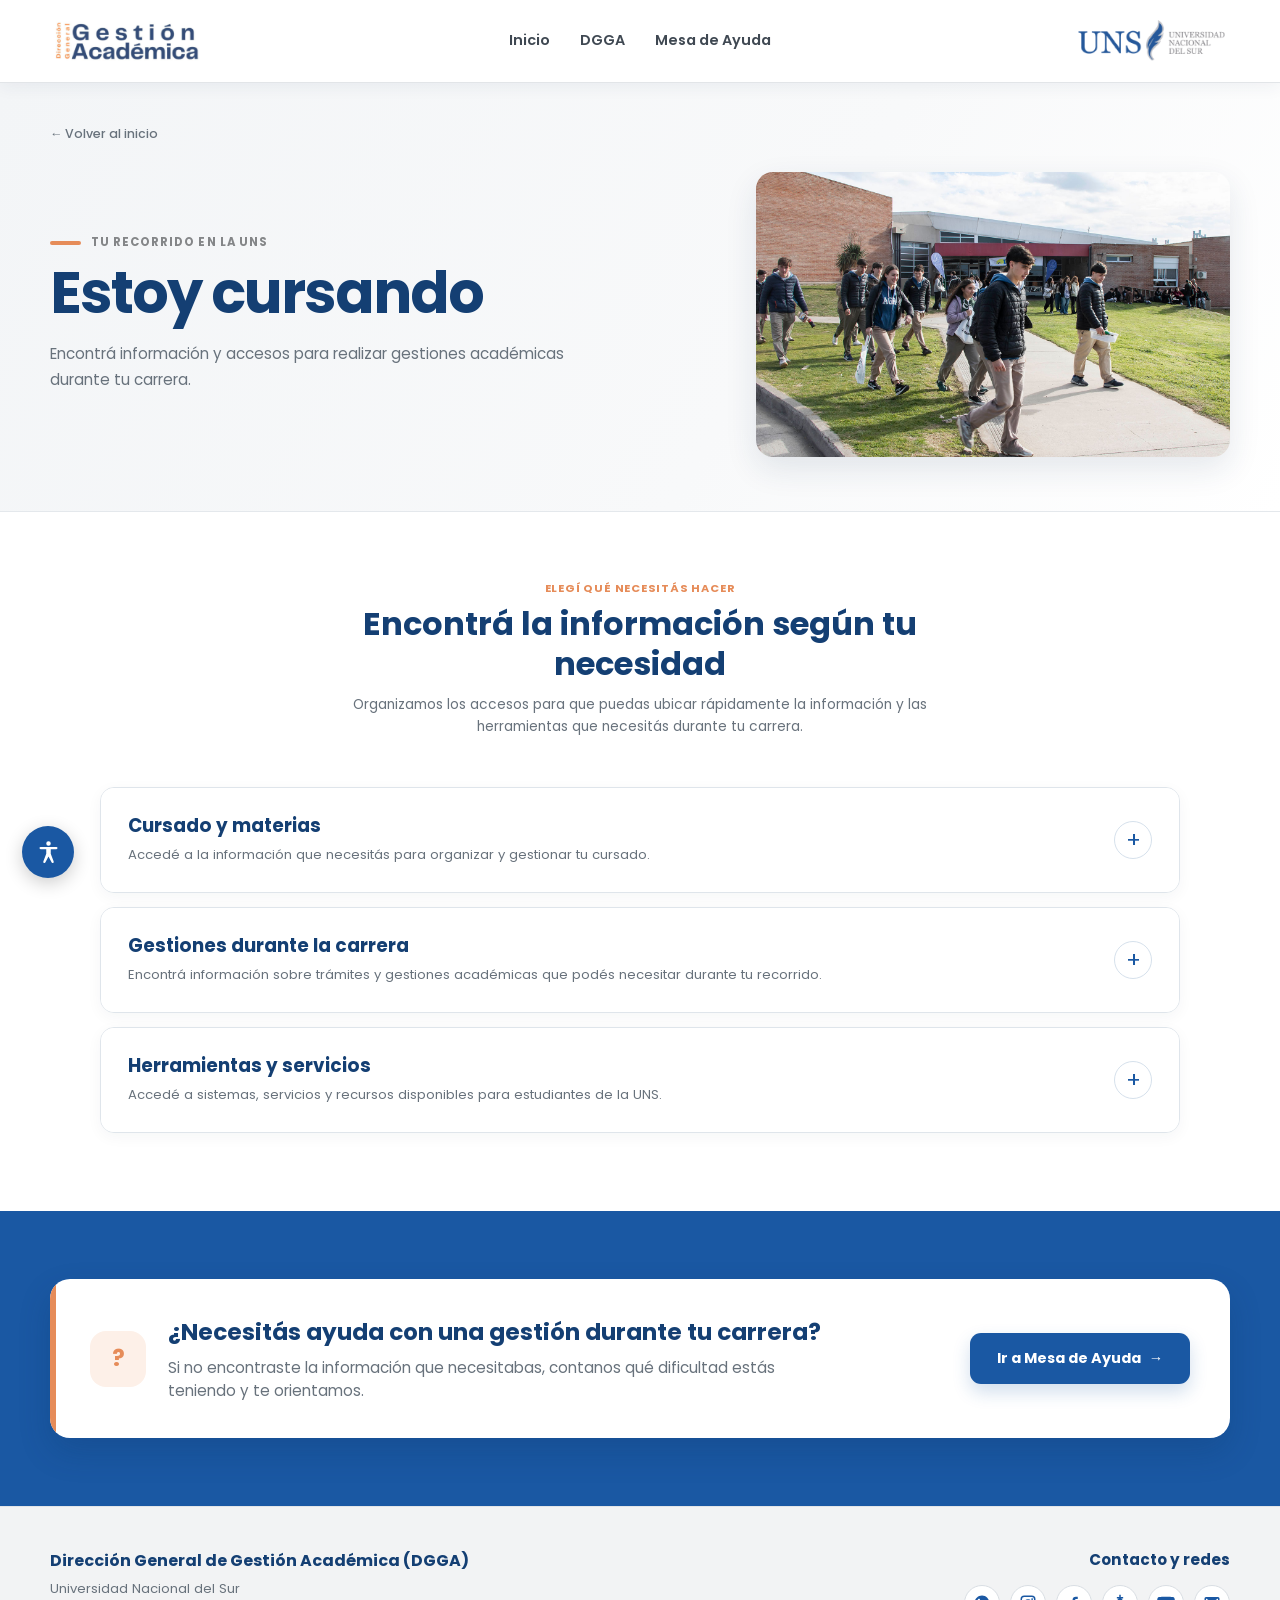
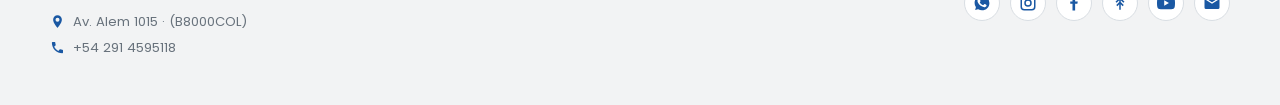
==== commit a6e96245: "Add files via upload" ====
--- a/cursando.html
+++ b/cursando.html
@@ -3,28 +3,18 @@
 
 <head>
   <meta charset="UTF-8">
-
-  <meta
-    name="viewport"
-    content="width=device-width, initial-scale=1.0"
-  >
+  <meta name="viewport" content="width=device-width, initial-scale=1.0">
 
   <title>Estoy cursando | Dirección General de Gestión Académica</title>
 
   <link rel="preconnect" href="https://fonts.googleapis.com">
   <link rel="preconnect" href="https://fonts.gstatic.com" crossorigin>
-
-  <link
-    href="https://fonts.googleapis.com/css2?family=Poppins:wght@400;500;600;700&display=swap"
-    rel="stylesheet"
-  >
+  <link href="https://fonts.googleapis.com/css2?family=Poppins:wght@400;500;600;700&display=swap" rel="stylesheet">
 
   <link rel="stylesheet" href="styles.css">
   <link rel="stylesheet" href="cursando.css">
   <link rel="stylesheet" href="accessibility.css">
-
 </head>
-
 
 <body>
 
@@ -37,21 +27,10 @@
     <div class="container header__inner">
 
       <a href="index.html" class="brand">
-
-        <img
-          src="img/logo-dgga.png"
-          alt="Dirección General de Gestión Académica"
-          class="logo logo--dgga"
-        >
-
+        <img src="img/logo-dgga.png" alt="Dirección General de Gestión Académica" class="logo logo--dgga">
       </a>
 
-
-      <nav
-        class="nav"
-        id="main-nav"
-        aria-label="Navegación principal"
-      >
+      <nav class="nav" id="main-nav" aria-label="Navegación principal">
 
         <a href="index.html">
           Inicio
@@ -67,28 +46,16 @@
 
       </nav>
 
-
       <div class="header__right">
 
-        <a
-          href="https://www.uns.edu.ar/"
-          class="header__uns-link"
-          aria-label="Ir al sitio web de la Universidad Nacional del Sur"
-        >
-          <img
-            src="img/logo-uns.png"
-            alt="Universidad Nacional del Sur"
-            class="logo logo--uns"
-          >
-        </a>
-
-        <button
-          class="menu-button"
-          type="button"
-          aria-label="Abrir menú"
-          aria-controls="main-nav"
-          aria-expanded="false"
-        >
+                <a href="https://www.uns.edu.ar/" target="_blank" rel="noopener noreferrer"
+  aria-label="Ir al sitio web de la Universidad Nacional del Sur">
+
+  <img src="img/logo-uns.png" alt="Universidad Nacional del Sur" class="logo logo--uns">
+
+</a>
+
+        <button class="menu-button" type="button" aria-label="Abrir menú" aria-controls="main-nav" aria-expanded="false">
           ☰
         </button>
 
@@ -99,9 +66,7 @@
   </header>
 
 
-
   <main>
-
 
     <!-- =========================
          HERO
@@ -111,13 +76,9 @@
 
       <div class="container">
 
-        <a
-          href="index.html"
-          class="journey-back"
-        >
+        <a href="index.html" class="journey-back">
           ← Volver al inicio
         </a>
-
 
         <div class="journey-hero__layout">
 
@@ -140,10 +101,7 @@
 
           <div class="journey-hero__image">
 
-            <img
-              src="img/hero-uns-2.jpg"
-              alt="Universidad Nacional del Sur"
-            >
+            <img src="img/hero-uns-2.jpg" alt="Universidad Nacional del Sur">
 
           </div>
 
@@ -152,7 +110,6 @@
       </div>
 
     </section>
-
 
 
     <!-- =========================
@@ -180,349 +137,342 @@
         </div>
 
 
-
         <!-- =========================
-             CURSADO Y MATERIAS
+             ACORDEÓN
         ========================== -->
 
-        <div class="student-group">
-
-          <div class="student-group__heading">
-
-            <h2>
-              Cursado y materias
-            </h2>
-
-            <p>
-              Accedé a la información que necesitás para organizar y gestionar tu cursado.
-            </p>
-
-          </div>
-
-
-          <div class="student-grid student-grid--three">
-
-
-            <a
-              class="student-card"
-              href="https://www.uns.edu.ar/contenidos/443/documentos"
-              target="_blank"
-              rel="noopener noreferrer"
-            >
-
-              <span class="student-card__number">
-                01
+        <div class="student-accordion">
+
+
+          <!-- =========================
+               CURSADO Y MATERIAS
+          ========================== -->
+
+          <section class="student-group">
+
+            <button class="student-group__toggle" type="button" aria-expanded="false">
+
+              <span class="student-group__toggle-content">
+
+                <strong>
+                  Cursado y materias
+                </strong>
+
+                <span>
+                  Accedé a la información que necesitás para organizar y gestionar tu cursado.
+                </span>
+
               </span>
 
-              <div class="student-card__content">
-
-                <h3>
-                  Inscripción y gestiones de materias
-                </h3>
-
-                <p>
-                  Consultá información sobre inscripción a cursadas, exámenes y otras gestiones vinculadas con tus materias.
-                </p>
+              <span class="student-group__toggle-icon" aria-hidden="true">
+                +
+              </span>
+
+            </button>
+
+
+            <div class="student-group__content" hidden>
+
+              <div class="student-grid student-grid--three">
+
+
+                <a class="student-card" href="https://www.uns.edu.ar/contenidos/443/documentos" target="_blank" rel="noopener noreferrer">
+
+                  <span class="student-card__number">
+                    01
+                  </span>
+
+                  <div class="student-card__content">
+
+                    <h3>
+                      Inscripción y gestiones de materias
+                    </h3>
+
+                    <p>
+                      Consultá información sobre inscripción a cursadas, exámenes y otras gestiones vinculadas con tus materias.
+                    </p>
+
+                  </div>
+
+                  <span class="student-card__action">
+                    Ver información →
+                  </span>
+
+                </a>
+
+
+                <a class="student-card" href="https://www.uns.edu.ar/alumnos/aulas/aulas_materias" target="_blank" rel="noopener noreferrer">
+
+                  <span class="student-card__number">
+                    02
+                  </span>
+
+                  <div class="student-card__content">
+
+                    <h3>
+                      Aulas, horarios y materias
+                    </h3>
+
+                    <p>
+                      Consultá aulas, horarios y la información disponible sobre las materias.
+                    </p>
+
+                  </div>
+
+                  <span class="student-card__action">
+                    Ver información →
+                  </span>
+
+                </a>
+
+
+                <a class="student-card" href="https://www.uns.edu.ar/academicas/calendario-academico" target="_blank" rel="noopener noreferrer">
+
+                  <span class="student-card__number">
+                    03
+                  </span>
+
+                  <div class="student-card__content">
+
+                    <h3>
+                      Calendario Académico
+                    </h3>
+
+                    <p>
+                      Consultá las fechas importantes del ciclo lectivo y organizá tus actividades académicas.
+                    </p>
+
+                  </div>
+
+                  <span class="student-card__action">
+                    Ver información →
+                  </span>
+
+                </a>
+
 
               </div>
 
-              <span class="student-card__action">
-                Ver información →
+            </div>
+
+          </section>
+
+
+          <!-- =========================
+               GESTIONES DURANTE LA CARRERA
+          ========================== -->
+
+          <section class="student-group">
+
+            <button class="student-group__toggle" type="button" aria-expanded="false">
+
+              <span class="student-group__toggle-content">
+
+                <strong>
+                  Gestiones durante la carrera
+                </strong>
+
+                <span>
+                  Encontrá información sobre trámites y gestiones académicas que podés necesitar durante tu recorrido.
+                </span>
+
               </span>
 
-            </a>
-
-
-
-            <a
-              class="student-card"
-              href="https://www.uns.edu.ar/alumnos/aulas/aulas_materias"
-              target="_blank"
-              rel="noopener noreferrer"
-            >
-
-              <span class="student-card__number">
-                02
+              <span class="student-group__toggle-icon" aria-hidden="true">
+                +
               </span>
 
-              <div class="student-card__content">
-
-                <h3>
-                  Aulas, horarios y materias
-                </h3>
-
-                <p>
-                  Consultá aulas, horarios y la información disponible sobre las materias.
-                </p>
+            </button>
+
+
+            <div class="student-group__content" hidden>
+
+              <div class="student-grid student-grid--three">
+
+
+                <a class="student-card" href="https://www.uns.edu.ar/contenidos/443/documentos" target="_blank" rel="noopener noreferrer">
+
+                  <span class="student-card__number">
+                    01
+                  </span>
+
+                  <div class="student-card__content">
+
+                    <h3>
+                      Reinscripción anual
+                    </h3>
+
+                    <p>
+                      Encontrá la información sobre la Reinscripción Anual Obligatoria.
+                    </p>
+
+                  </div>
+
+                  <span class="student-card__action">
+                    Ver información →
+                  </span>
+
+                </a>
+
+
+                <a class="student-card" href="https://www.uns.edu.ar/contenidos/443/documentos" target="_blank" rel="noopener noreferrer">
+
+                  <span class="student-card__number">
+                    02
+                  </span>
+
+                  <div class="student-card__content">
+
+                    <h3>
+                      Trámites durante la carrera
+                    </h3>
+
+                    <p>
+                      Reincorporación, pase de carrera, cursado paralelo, cambio de plan y otras gestiones.
+                    </p>
+
+                  </div>
+
+                  <span class="student-card__action">
+                    Ver información →
+                  </span>
+
+                </a>
+
+
+                <a class="student-card" href="https://uns.edu.ar/contenidos/39/1376#certificaciones" target="_blank" rel="noopener noreferrer">
+
+                  <span class="student-card__number">
+                    03
+                  </span>
+
+                  <div class="student-card__content">
+
+                    <h3>
+                      Certificaciones
+                    </h3>
+
+                    <p>
+                      Encontrá información sobre certificaciones y las gestiones disponibles para solicitarlas.
+                    </p>
+
+                  </div>
+
+                  <span class="student-card__action">
+                    Ver información →
+                  </span>
+
+                </a>
+
 
               </div>
 
-              <span class="student-card__action">
-                Ver información →
+            </div>
+
+          </section>
+
+
+          <!-- =========================
+               HERRAMIENTAS Y SERVICIOS
+          ========================== -->
+
+          <section class="student-group">
+
+            <button class="student-group__toggle" type="button" aria-expanded="false">
+
+              <span class="student-group__toggle-content">
+
+                <strong>
+                  Herramientas y servicios
+                </strong>
+
+                <span>
+                  Accedé a sistemas, servicios y recursos disponibles para estudiantes de la UNS.
+                </span>
+
               </span>
 
-            </a>
-
-
-
-            <a
-              class="student-card"
-              href="https://www.uns.edu.ar/academicas/calendario-academico"
-              target="_blank"
-              rel="noopener noreferrer"
-            >
-
-              <span class="student-card__number">
-                03
+              <span class="student-group__toggle-icon" aria-hidden="true">
+                +
               </span>
 
-              <div class="student-card__content">
-
-                <h3>
-                  Calendario Académico
-                </h3>
-
-                <p>
-                  Consultá las fechas importantes del ciclo lectivo y organizá tus actividades académicas.
-                </p>
+            </button>
+
+
+            <div class="student-group__content" hidden>
+
+              <div class="student-grid">
+
+
+                <a class="student-card" href="https://g3w.uns.edu.ar/guarani3w" target="_blank" rel="noopener noreferrer">
+
+                  <span class="student-card__number">
+                    01
+                  </span>
+
+                  <div class="student-card__content">
+
+                    <h3>
+                      Guaraní3W
+                    </h3>
+
+                    <p>
+                      Accedé al sistema de gestión académica para realizar tus gestiones como estudiante.
+                    </p>
+
+                  </div>
+
+                  <span class="student-card__action">
+                    Ver información →
+                  </span>
+
+                </a>
+
+
+                <a class="student-card" href="https://www.uns.edu.ar/contenidos/39/1346#soy-estudiante" target="_blank" rel="noopener noreferrer">
+
+                  <span class="student-card__number">
+                    02
+                  </span>
+
+                  <div class="student-card__content">
+
+                    <h3>
+                      Servicios para estudiantes
+                    </h3>
+
+                    <p>
+                      Encontrá información, servicios y recursos disponibles para acompañarte durante tu carrera.
+                    </p>
+
+                  </div>
+
+                  <span class="student-card__action">
+                    Ver información →
+                  </span>
+
+                </a>
+
 
               </div>
 
-              <span class="student-card__action">
-                Ver información →
-              </span>
-
-            </a>
-
-
-          </div>
+            </div>
+
+          </section>
+
 
         </div>
 
-
-
-        <!-- =========================
-             GESTIONES DURANTE LA CARRERA
-        ========================== -->
-
-        <div class="student-group">
-
-          <div class="student-group__heading">
-
-            <h2>
-              Gestiones durante la carrera
-            </h2>
-
-            <p>
-              Encontrá información sobre trámites y gestiones académicas que podés necesitar durante tu recorrido.
-            </p>
-
-          </div>
-
-
-          <div class="student-grid student-grid--three">
-
-
-            <a
-              class="student-card"
-              href="https://www.uns.edu.ar/contenidos/443/documentos"
-              target="_blank"
-              rel="noopener noreferrer"
-            >
-
-              <span class="student-card__number">
-                01
-              </span>
-
-              <div class="student-card__content">
-
-                <h3>
-                  Reinscripción anual
-                </h3>
-
-                <p>
-                  Encontrá la información sobre la Reinscripción Anual Obligatoria.
-                </p>
-
-              </div>
-
-              <span class="student-card__action">
-                Ver información →
-              </span>
-
-            </a>
-
-
-
-            <a
-              class="student-card"
-              href="https://www.uns.edu.ar/contenidos/443/documentos"
-              target="_blank"
-              rel="noopener noreferrer"
-            >
-
-              <span class="student-card__number">
-                02
-              </span>
-
-              <div class="student-card__content">
-
-                <h3>
-                  Trámites durante la carrera
-                </h3>
-
-                <p>
-                  Reincorporación, pase de carrera, cursado paralelo, cambio de plan y otras gestiones.
-                </p>
-
-              </div>
-
-              <span class="student-card__action">
-                Ver información →
-              </span>
-
-            </a>
-
-
-
-            <a
-              class="student-card"
-              href="https://uns.edu.ar/contenidos/39/1376#certificaciones"
-              target="_blank"
-              rel="noopener noreferrer"
-            >
-
-              <span class="student-card__number">
-                03
-              </span>
-
-              <div class="student-card__content">
-
-                <h3>
-                  Certificaciones
-                </h3>
-
-                <p>
-                  Encontrá información sobre certificaciones y las gestiones disponibles para solicitarlas.
-                </p>
-
-              </div>
-
-              <span class="student-card__action">
-                Ver información →
-              </span>
-
-            </a>
-
-
-          </div>
-
-        </div>
-
-
-
-        <!-- =========================
-             HERRAMIENTAS Y SERVICIOS
-        ========================== -->
-
-        <div class="student-group">
-
-          <div class="student-group__heading">
-
-            <h2>
-              Herramientas y servicios
-            </h2>
-
-            <p>
-              Accedé a sistemas, servicios y recursos disponibles para estudiantes de la UNS.
-            </p>
-
-          </div>
-
-
-          <div class="student-grid">
-
-
-            <a
-              class="student-card"
-              href="https://g3w.uns.edu.ar/guarani3w"
-              target="_blank"
-              rel="noopener noreferrer"
-            >
-
-              <span class="student-card__number">
-                01
-              </span>
-
-              <div class="student-card__content">
-
-                <h3>
-                  Guaraní3W
-                </h3>
-
-                <p>
-                  Accedé al sistema de gestión académica para realizar tus gestiones como estudiante.
-                </p>
-
-              </div>
-
-              <span class="student-card__action">
-                Ver información →
-              </span>
-
-            </a>
-
-
-
-            <a
-              class="student-card"
-              href="https://www.uns.edu.ar/contenidos/39/1346#soy-estudiante"
-              target="_blank"
-              rel="noopener noreferrer"
-            >
-
-              <span class="student-card__number">
-                02
-              </span>
-
-              <div class="student-card__content">
-
-                <h3>
-                  Servicios para estudiantes
-                </h3>
-
-                <p>
-                  Encontrá información, servicios y recursos disponibles para acompañarte durante tu carrera.
-                </p>
-
-              </div>
-
-              <span class="student-card__action">
-                Ver información →
-              </span>
-
-            </a>
-
-
-          </div>
-
-        </div>
-
-
       </div>
 
     </section>
-
 
 
     <!-- =========================
          MESA DE AYUDA
     ========================== -->
 
-    <section
-      class="help-section"
-      id="mesa-ayuda"
-    >
+    <section class="help-section" id="mesa-ayuda">
 
       <div class="container">
 
@@ -549,10 +499,7 @@
           </div>
 
 
-          <a
-            href="mesa-ayuda.html?etapa=cursando"
-            class="help-button"
-          >
+          <a href="mesa-ayuda.html?etapa=cursando" class="help-button">
 
             Ir a Mesa de Ayuda
 
@@ -571,7 +518,6 @@
   </main>
 
 
-
   <!-- =========================
        FOOTER
   ========================== -->
@@ -617,27 +563,18 @@
       </div>
 
 
-
       <div class="footer__contact">
 
         <p class="footer__title">
           Contacto y redes
         </p>
 
-
         <div class="footer__socials">
 
 
           <!-- WHATSAPP -->
 
-          <a
-            href="https://api.whatsapp.com/send?phone=542915063774"
-            class="social-link"
-            target="_blank"
-            rel="noopener noreferrer"
-            aria-label="WhatsApp Soy Alumno UNS"
-            title="WhatsApp"
-          >
+          <a href="https://api.whatsapp.com/send?phone=542915063774" class="social-link" target="_blank" rel="noopener noreferrer" aria-label="WhatsApp Soy Alumno UNS" title="WhatsApp">
 
             <svg viewBox="0 0 24 24" aria-hidden="true">
               <path d="M17.472 14.382c-.297-.149-1.758-.867-2.03-.967-.273-.099-.471-.148-.67.15-.198.297-.767.966-.94 1.164-.173.198-.347.223-.644.074-.297-.149-1.255-.462-2.39-1.475-.883-.788-1.48-1.761-1.653-2.059-.173-.297-.018-.458.13-.606.134-.133.298-.347.446-.52.149-.174.198-.298.298-.497.099-.198.05-.371-.025-.52-.075-.149-.669-1.612-.916-2.207-.242-.579-.487-.5-.669-.51-.173-.009-.371-.011-.57-.011-.198 0-.52.074-.792.372-.272.297-1.04 1.016-1.04 2.479s1.065 2.876 1.213 3.074c.149.198 2.095 3.2 5.076 4.487.709.306 1.262.489 1.693.625.712.226 1.36.194 1.872.118.571-.085 1.758-.719 2.006-1.413.248-.694.248-1.289.173-1.413-.074-.124-.272-.198-.57-.347M12.004 21.785h-.004a9.87 9.87 0 0 1-5.031-1.378l-.361-.214-3.741.981.998-3.648-.235-.374a9.86 9.86 0 0 1-1.51-5.26c.002-5.45 4.438-9.887 9.892-9.887 2.641.001 5.122 1.03 6.988 2.898a9.825 9.825 0 0 1 2.893 7.001c-.003 5.45-4.439 9.881-9.889 9.881"/>
@@ -648,14 +585,7 @@
 
           <!-- INSTAGRAM -->
 
-          <a
-            href="https://www.instagram.com/soyalumnouns"
-            class="social-link"
-            target="_blank"
-            rel="noopener noreferrer"
-            aria-label="Instagram Soy Alumno UNS"
-            title="Instagram"
-          >
+          <a href="https://www.instagram.com/soyalumnouns" class="social-link" target="_blank" rel="noopener noreferrer" aria-label="Instagram Soy Alumno UNS" title="Instagram">
 
             <svg viewBox="0 0 24 24" aria-hidden="true">
               <path d="M7 2h10a5 5 0 0 1 5 5v10a5 5 0 0 1-5 5H7a5 5 0 0 1-5-5V7a5 5 0 0 1 5-5Zm0 2a3 3 0 0 0-3 3v10a3 3 0 0 0 3 3h10a3 3 0 0 0 3-3V7a3 3 0 0 0-3-3H7Zm10.5 1.5a1.25 1.25 0 1 1 0 2.5 1.25 1.25 0 0 1 0-2.5ZM12 7a5 5 0 1 1 0 10 5 5 0 0 1 0-10Zm0 2a3 3 0 1 0 0 6 3 3 0 0 0 0-6Z"/>
@@ -666,14 +596,7 @@
 
           <!-- FACEBOOK -->
 
-          <a
-            href="https://www.facebook.com/soyalumno.UNS/"
-            class="social-link"
-            target="_blank"
-            rel="noopener noreferrer"
-            aria-label="Facebook Soy Alumno UNS"
-            title="Facebook"
-          >
+          <a href="https://www.facebook.com/soyalumno.UNS/" class="social-link" target="_blank" rel="noopener noreferrer" aria-label="Facebook Soy Alumno UNS" title="Facebook">
 
             <svg viewBox="0 0 24 24" aria-hidden="true">
               <path d="M13.5 22v-9h3l.5-3h-3.5V8.1c0-.9.3-1.6 1.7-1.6H17V3.8c-.3 0-1.4-.1-2.6-.1-2.6 0-4.4 1.6-4.4 4.5V10H7v3h3v9h3.5Z"/>
@@ -684,14 +607,7 @@
 
           <!-- LINKTREE -->
 
-          <a
-            href="https://linktr.ee/gestionacademica"
-            class="social-link"
-            target="_blank"
-            rel="noopener noreferrer"
-            aria-label="Linktree Gestión Académica"
-            title="Linktree"
-          >
+          <a href="https://linktr.ee/gestionacademica" class="social-link" target="_blank" rel="noopener noreferrer" aria-label="Linktree Gestión Académica" title="Linktree">
 
             <svg viewBox="0 0 24 24" aria-hidden="true">
               <path d="M11 21v-7.2L8.5 16.3 7 14.8l4-4V8.3L7.5 11.8 6 10.3 10.3 6H7.8V4h3.2V1h2v3h3.2v2h-2.5l4.3 4.3-1.5 1.5L13 8.3v2.5l4 4-1.5 1.5-2.5-2.5V21Z"/>
@@ -702,14 +618,7 @@
 
           <!-- YOUTUBE -->
 
-          <a
-            href="https://www.youtube.com/@soyalumnoUNS"
-            class="social-link"
-            target="_blank"
-            rel="noopener noreferrer"
-            aria-label="YouTube Soy Alumno UNS"
-            title="YouTube"
-          >
+          <a href="https://www.youtube.com/@soyalumnoUNS" class="social-link" target="_blank" rel="noopener noreferrer" aria-label="YouTube Soy Alumno UNS" title="YouTube">
 
             <svg viewBox="0 0 24 24" aria-hidden="true">
               <path d="M23.5 6.2a3 3 0 0 0-2.1-2.1C19.5 3.6 12 3.6 12 3.6s-7.5 0-9.4.5A3 3 0 0 0 .5 6.2 31 31 0 0 0 0 12a31 31 0 0 0 .5 5.8 3 3 0 0 0 2.1 2.1c1.9.5 9.4.5 9.4.5s7.5 0 9.4-.5a3 3 0 0 0 2.1-2.1A31 31 0 0 0 24 12a31 31 0 0 0-.5-5.8ZM9.6 15.6V8.4l6.3 3.6-6.3 3.6Z"/>
@@ -720,12 +629,7 @@
 
           <!-- EMAIL -->
 
-          <a
-            href="mailto:dgga@uns.edu.ar"
-            class="social-link"
-            aria-label="Enviar correo electrónico a la DGGA"
-            title="Correo electrónico"
-          >
+          <a href="mailto:dgga@uns.edu.ar" class="social-link" aria-label="Enviar correo electrónico a la DGGA" title="Correo electrónico">
 
             <svg viewBox="0 0 24 24" aria-hidden="true">
               <path d="M20 4H4a2 2 0 0 0-2 2v12a2 2 0 0 0 2 2h16a2 2 0 0 0 2-2V6a2 2 0 0 0-2-2Zm0 4-8 5-8-5V6l8 5 8-5v2Z"/>
@@ -733,7 +637,6 @@
 
           </a>
 
-
         </div>
 
       </div>
@@ -743,22 +646,15 @@
   </footer>
 
 
-
   <!-- =========================
-       JAVASCRIPT
+       MENÚ RESPONSIVE
   ========================== -->
 
   <script>
 
-    const menuButton =
-      document.querySelector(".menu-button");
-
-    const navigation =
-      document.querySelector(".nav");
-
-    const navigationLinks =
-      document.querySelectorAll(".nav a");
-
+    const menuButton = document.querySelector(".menu-button");
+    const navigation = document.querySelector(".nav");
+    const navigationLinks = document.querySelectorAll(".nav a");
 
     function closeMenu() {
 
@@ -845,11 +741,57 @@
   </script>
 
 
+  <!-- =========================
+       SECCIONES DESPLEGABLES
+  ========================== -->
+
+  <script>
+
+    const studentGroups = document.querySelectorAll(".student-group");
+
+    studentGroups.forEach(function (group) {
+
+      const button = group.querySelector(".student-group__toggle");
+      const content = group.querySelector(".student-group__content");
+      const icon = group.querySelector(".student-group__toggle-icon");
+
+      button.addEventListener("click", function () {
+
+        const isOpen = button.getAttribute("aria-expanded") === "true";
+
+        studentGroups.forEach(function (otherGroup) {
+
+          const otherButton = otherGroup.querySelector(".student-group__toggle");
+          const otherContent = otherGroup.querySelector(".student-group__content");
+          const otherIcon = otherGroup.querySelector(".student-group__toggle-icon");
+
+          otherButton.setAttribute("aria-expanded", "false");
+          otherContent.hidden = true;
+          otherIcon.textContent = "+";
+          otherGroup.classList.remove("student-group--open");
+
+        });
+
+        if (!isOpen) {
+
+          button.setAttribute("aria-expanded", "true");
+          content.hidden = false;
+          icon.textContent = "−";
+          group.classList.add("student-group--open");
+
+        }
+
+      });
+
+    });
+
+  </script>
+
+
   <!-- MÓDULO DE ACCESIBILIDAD -->
 
   <script src="accessibility.js"></script>
 
-
 </body>
 
 </html>
--- a/cursando.css
+++ b/cursando.css
@@ -9,6 +9,7 @@
 
 .journey-hero {
   padding: 38px 0 54px;
+
   background:
     linear-gradient(
       120deg,
@@ -16,19 +17,26 @@
       #f8f9fa 60%,
       #ffffff 100%
     );
+
   border-bottom: 1px solid var(--borde);
 }
 
 
 .journey-back {
   display: inline-block;
+
   margin-bottom: 28px;
+
   color: var(--gris-texto);
+
   font-size: 0.78rem;
   font-weight: 500;
+
   text-decoration: none;
+
   transition: color 0.2s ease;
 }
+
 
 .journey-back:hover {
   color: var(--azul);
@@ -39,8 +47,13 @@
 
 .journey-hero__layout {
   display: grid;
-  grid-template-columns: minmax(0, 1.15fr) minmax(320px, 0.85fr);
+
+  grid-template-columns:
+    minmax(0, 1.15fr)
+    minmax(320px, 0.85fr);
+
   gap: 65px;
+
   align-items: center;
 }
 
@@ -52,12 +65,17 @@
 
 .journey-hero__label {
   margin-bottom: 11px;
+
   display: flex;
   align-items: center;
+
   gap: 10px;
+
   color: var(--gris);
+
   font-size: 0.72rem;
   font-weight: 700;
+
   letter-spacing: 0.09em;
   text-transform: uppercase;
 }
@@ -65,28 +83,39 @@
 
 .journey-hero__label::before {
   content: "";
+
   width: 31px;
   height: 4px;
+
   flex-shrink: 0;
+
   border-radius: 20px;
+
   background-color: var(--naranja);
 }
 
 
 .journey-hero h1 {
   margin-bottom: 17px;
+
   color: var(--azul-oscuro);
+
   font-size: clamp(2.5rem, 4.5vw, 3.65rem);
   font-weight: 700;
+
   line-height: 1.06;
+
   letter-spacing: -0.035em;
 }
 
 
 .journey-hero__description {
   max-width: 570px;
+
   color: var(--gris-texto);
+
   font-size: 0.95rem;
+
   line-height: 1.75;
 }
 
@@ -96,16 +125,23 @@
 .journey-hero__image {
   width: 100%;
   height: 285px;
+
   overflow: hidden;
+
   border-radius: 17px;
-  box-shadow: 0 12px 32px rgba(27, 56, 89, 0.11);
+
+  box-shadow:
+    0 12px 32px
+    rgba(27, 56, 89, 0.11);
 }
 
 
 .journey-hero__image img {
   width: 100%;
   height: 100%;
+
   display: block;
+
   object-fit: cover;
   object-position: center;
 }
@@ -117,6 +153,7 @@
 
 .student-section {
   padding: 68px 0 78px;
+
   background-color: #ffffff;
 }
 
@@ -125,16 +162,21 @@
 
 .student-heading {
   max-width: 720px;
-  margin: 0 auto 54px;
+
+  margin: 0 auto 48px;
+
   text-align: center;
 }
 
 
 .student-heading__eyebrow {
   margin-bottom: 7px;
+
   color: var(--naranja);
+
   font-size: 0.7rem;
   font-weight: 700;
+
   letter-spacing: 0.07em;
   text-transform: uppercase;
 }
@@ -142,35 +184,71 @@
 
 .student-heading h2 {
   margin-bottom: 10px;
+
   color: var(--azul-oscuro);
+
   font-size: clamp(1.55rem, 2.6vw, 2rem);
   font-weight: 700;
+
   line-height: 1.25;
 }
 
 
 .student-heading > p:last-child {
   max-width: 600px;
+
   margin: 0 auto;
+
   color: var(--gris-texto);
+
   font-size: 0.86rem;
+
   line-height: 1.65;
 }
 
 
 /* ==================================================
-   GRUPOS
-================================================== */
+   ACORDEÓN
+================================================== */
+
+.student-accordion {
+  max-width: 1080px;
+
+  margin: 0 auto;
+
+  display: flex;
+  flex-direction: column;
+
+  gap: 14px;
+}
+
+
+/* GRUPO */
 
 .student-group {
-  padding: 46px 0;
-  border-top: 1px solid var(--borde);
+  overflow: hidden;
+
+  padding: 0;
+
+  border: 1px solid #dfe5eb;
+  border-radius: 14px;
+
+  background-color: #ffffff;
+
+  box-shadow:
+    0 4px 15px
+    rgba(30, 52, 75, 0.045);
+
+  transition:
+    border-color 0.2s ease,
+    box-shadow 0.2s ease;
 }
 
 
 .student-group:first-of-type {
   padding-top: 0;
-  border-top: 0;
+
+  border-top: 1px solid #dfe5eb;
 }
 
 
@@ -179,25 +257,162 @@
 }
 
 
-.student-group__heading {
-  max-width: 700px;
-  margin-bottom: 26px;
-}
-
-
-.student-group__heading h2 {
-  margin-bottom: 7px;
+.student-group--open {
+  border-color: rgba(26, 88, 163, 0.25);
+
+  box-shadow:
+    0 8px 24px
+    rgba(30, 52, 75, 0.07);
+}
+
+
+/* BOTÓN DEL GRUPO */
+
+.student-group__toggle {
+  width: 100%;
+
+  min-height: 104px;
+
+  display: flex;
+  align-items: center;
+  justify-content: space-between;
+
+  gap: 30px;
+
+  padding: 23px 27px;
+
+  border: 0;
+
+  background-color: #ffffff;
+
+  color: inherit;
+
+  font-family: inherit;
+
+  text-align: left;
+
+  cursor: pointer;
+
+  transition:
+    background-color 0.2s ease;
+}
+
+
+.student-group__toggle:hover {
+  background-color: #f8fafc;
+}
+
+
+.student-group__toggle:focus-visible {
+  position: relative;
+
+  z-index: 2;
+
+  outline: 3px solid rgba(230, 140, 89, 0.38);
+
+  outline-offset: -3px;
+}
+
+
+.student-group--open .student-group__toggle {
+  background-color: #f7f9fb;
+}
+
+
+/* TEXTO DEL BOTÓN */
+
+.student-group__toggle-content {
+  min-width: 0;
+
+  display: flex;
+  flex-direction: column;
+
+  gap: 6px;
+}
+
+
+.student-group__toggle-content strong {
   color: var(--azul-oscuro);
-  font-size: 1.45rem;
+
+  font-size: 1.15rem;
   font-weight: 700;
-  line-height: 1.3;
-}
-
-
-.student-group__heading p {
+
+  line-height: 1.35;
+}
+
+
+.student-group__toggle-content > span {
+  max-width: 720px;
+
   color: var(--gris-texto);
-  font-size: 0.84rem;
-  line-height: 1.65;
+
+  font-size: 0.82rem;
+
+  line-height: 1.55;
+}
+
+
+/* + / − */
+
+.student-group__toggle-icon {
+  flex: 0 0 auto;
+
+  width: 38px;
+  height: 38px;
+
+  display: inline-flex;
+  align-items: center;
+  justify-content: center;
+
+  border: 1px solid #d6e1ec;
+  border-radius: 50%;
+
+  background-color: #ffffff;
+
+  color: var(--azul);
+
+  font-size: 1.35rem;
+  font-weight: 400;
+
+  line-height: 1;
+
+  transition:
+    color 0.2s ease,
+    border-color 0.2s ease,
+    background-color 0.2s ease,
+    transform 0.2s ease;
+}
+
+
+.student-group__toggle:hover .student-group__toggle-icon {
+  border-color: #a9c1da;
+
+  background-color: #f1f6fb;
+}
+
+
+.student-group--open .student-group__toggle-icon {
+  border-color: var(--azul);
+
+  background-color: var(--azul);
+
+  color: #ffffff;
+}
+
+
+/* CONTENIDO DESPLEGADO */
+
+.student-group__content {
+  padding: 26px 27px 29px;
+
+  border-top: 1px solid #e7ebef;
+
+  background-color: #ffffff;
+}
+
+
+.student-group__content[hidden] {
+  display: none;
 }
 
 
@@ -207,7 +422,9 @@
 
 .student-grid {
   display: grid;
+
   grid-template-columns: repeat(2, 1fr);
+
   gap: 17px;
 }
 
@@ -223,15 +440,23 @@
 
 .student-card {
   position: relative;
+
   min-height: 225px;
+
   padding: 27px 28px 24px;
+
   display: flex;
   flex-direction: column;
+
   color: inherit;
+
   text-decoration: none;
+
   background-color: #f8f9fa;
+
   border: 1px solid var(--borde);
   border-radius: 14px;
+
   transition:
     transform 0.2s ease,
     border-color 0.2s ease,
@@ -242,23 +467,32 @@
 
 .student-card:hover {
   transform: translateY(-3px);
+
   background-color: #ffffff;
+
   border-color: rgba(26, 88, 163, 0.26);
-  box-shadow: 0 11px 28px rgba(27, 56, 89, 0.08);
+
+  box-shadow:
+    0 11px 28px
+    rgba(27, 56, 89, 0.08);
 }
 
 
 .student-card:focus-visible {
   outline: 3px solid rgba(230, 140, 89, 0.35);
+
   outline-offset: 3px;
 }
 
 
 .student-card__number {
   margin-bottom: 25px;
+
   color: var(--naranja);
+
   font-size: 0.72rem;
   font-weight: 700;
+
   letter-spacing: 0.05em;
 }
 
@@ -270,24 +504,32 @@
 
 .student-card h3 {
   margin-bottom: 9px;
+
   color: var(--azul-oscuro);
+
   font-size: 1.12rem;
   font-weight: 700;
+
   line-height: 1.35;
 }
 
 
 .student-card p {
   max-width: 430px;
+
   color: var(--gris-texto);
+
   font-size: 0.83rem;
+
   line-height: 1.65;
 }
 
 
 .student-card__action {
   margin-top: 23px;
+
   color: var(--azul);
+
   font-size: 0.77rem;
   font-weight: 600;
 }
@@ -311,7 +553,9 @@
 
 .header__uns-link {
   display: flex;
+
   align-items: center;
+
   text-decoration: none;
 }
 
@@ -329,6 +573,7 @@
 
   .journey-hero__layout {
     grid-template-columns: 1fr 0.8fr;
+
     gap: 35px;
   }
 
@@ -374,6 +619,7 @@
 
   .journey-hero__layout {
     grid-template-columns: 1fr;
+
     gap: 28px;
   }
 
@@ -385,13 +631,16 @@
 
   .journey-hero__description {
     max-width: none;
+
     font-size: 0.88rem;
+
     line-height: 1.68;
   }
 
 
   .journey-hero__image {
     height: 210px;
+
     border-radius: 13px;
   }
 
@@ -405,6 +654,7 @@
 
   .student-heading {
     margin-bottom: 27px;
+
     text-align: left;
   }
 
@@ -424,25 +674,54 @@
   }
 
 
-  /* GRUPOS */
+  /* ACORDEÓN */
+
+  .student-accordion {
+    gap: 10px;
+  }
+
 
   .student-group {
-    padding: 36px 0;
-  }
-
-
-  .student-group__heading {
-    margin-bottom: 21px;
-  }
-
-
-  .student-group__heading h2 {
-    font-size: 1.25rem;
-  }
-
-
-  .student-group__heading p {
-    font-size: 0.82rem;
+    border-radius: 11px;
+  }
+
+
+  .student-group__toggle {
+    min-height: 0;
+
+    gap: 18px;
+
+    padding: 19px 18px;
+  }
+
+
+  .student-group__toggle-content {
+    gap: 5px;
+  }
+
+
+  .student-group__toggle-content strong {
+    font-size: 1rem;
+  }
+
+
+  .student-group__toggle-content > span {
+    font-size: 0.78rem;
+
+    line-height: 1.5;
+  }
+
+
+  .student-group__toggle-icon {
+    width: 33px;
+    height: 33px;
+
+    font-size: 1.2rem;
+  }
+
+
+  .student-group__content {
+    padding: 17px 17px 20px;
   }
 
 
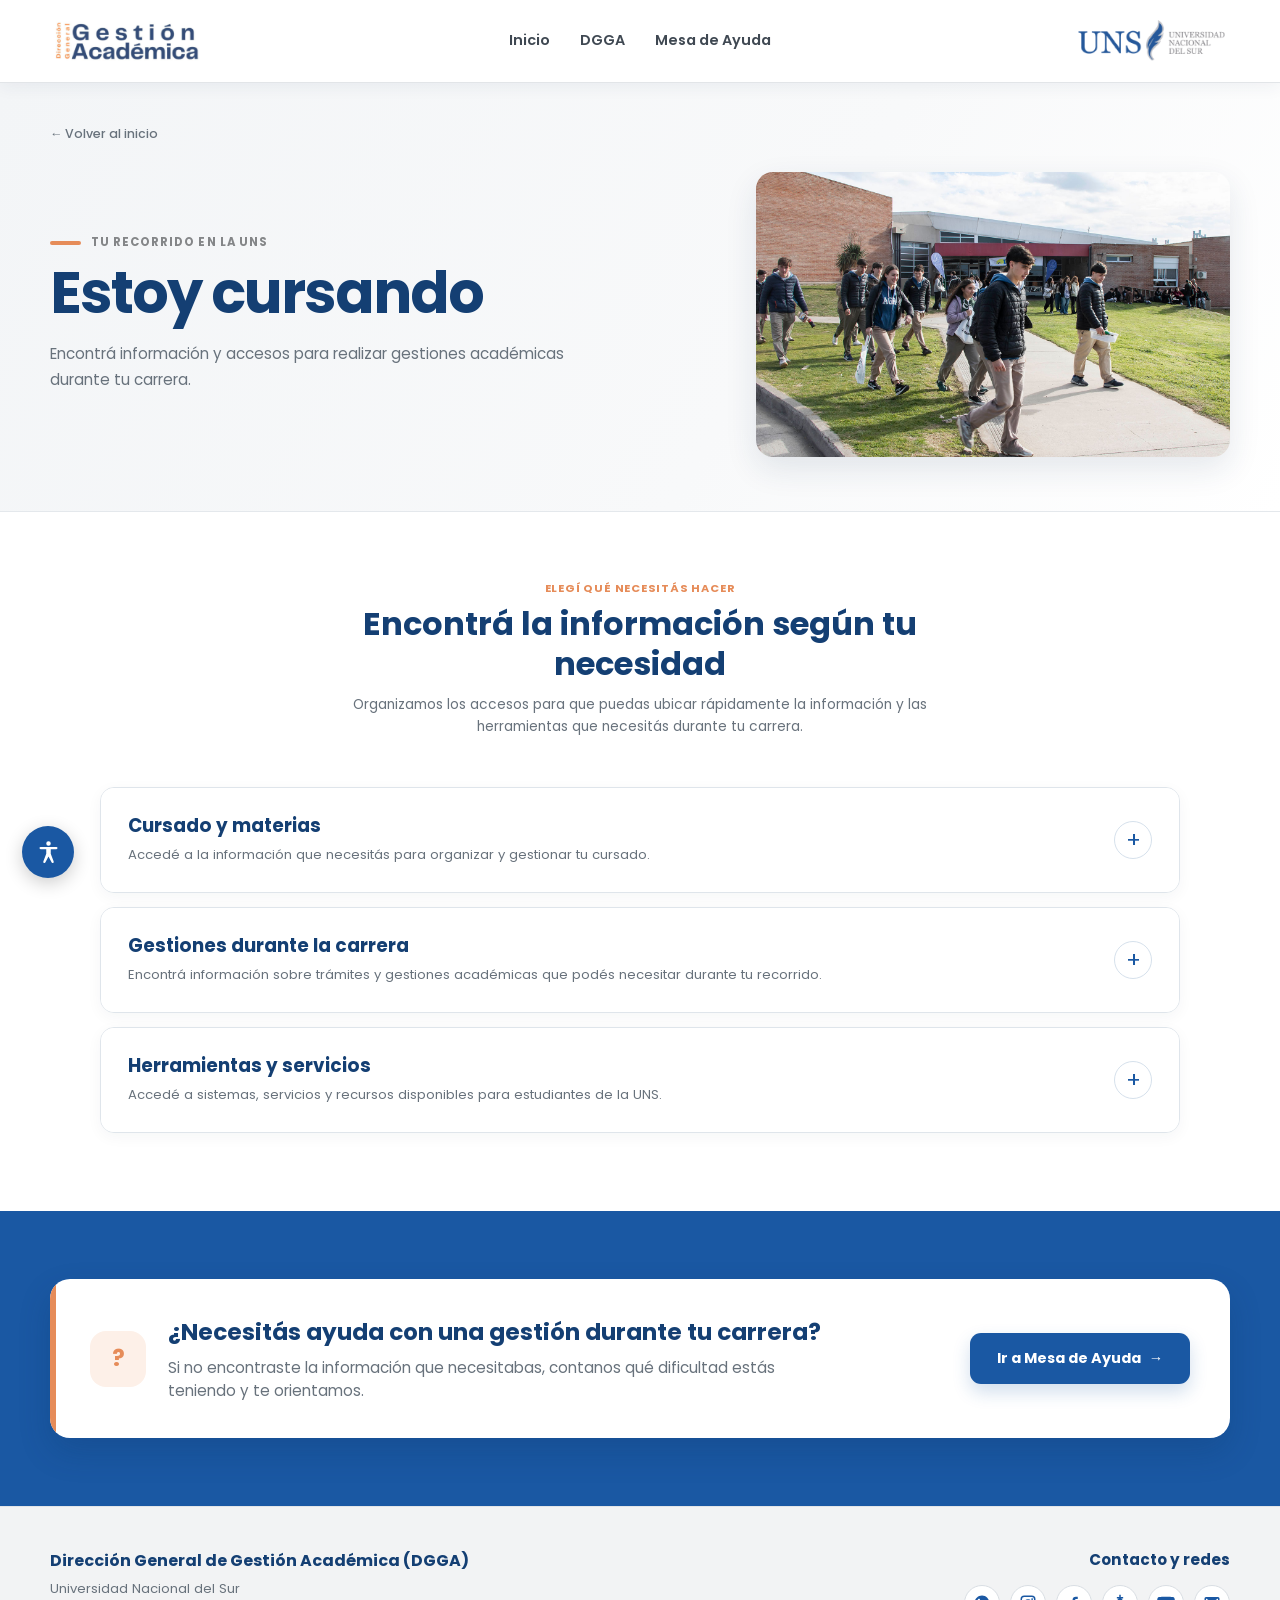
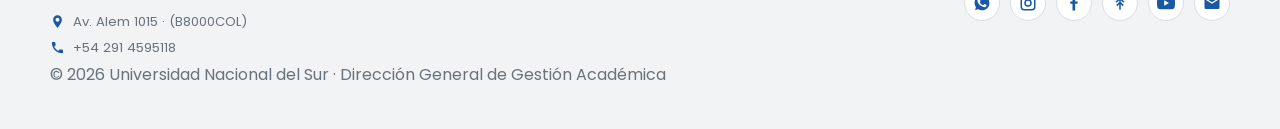
==== commit 03104ea2: "Add files via upload" ====
--- a/cursando.html
+++ b/cursando.html
@@ -3,14 +3,46 @@
 
 <head>
   <meta charset="UTF-8">
+
   <meta name="viewport" content="width=device-width, initial-scale=1.0">
 
-  <title>Estoy cursando | Dirección General de Gestión Académica</title>
-
+  <!-- SEO -->
+  <title>Estudiantes y cursado | Universidad Nacional del Sur</title>
+
+  <meta name="description"
+    content="Información para estudiantes de la Universidad Nacional del Sur: cursado, materias, trámites académicos, planes de estudio, calendario y servicios.">
+
+  <meta name="robots" content="index, follow">
+
+  <!-- OPEN GRAPH -->
+  <meta property="og:type" content="website">
+
+  <meta property="og:title" content="Estudiantes y cursado | Universidad Nacional del Sur">
+
+  <meta property="og:description"
+    content="Encontrá información y accesos para gestionar tu cursado, materias, trámites académicos, planes de estudio y servicios para estudiantes de la UNS.">
+
+  <meta property="og:locale" content="es_AR">
+
+  <meta property="og:site_name" content="Dirección General de Gestión Académica | Universidad Nacional del Sur">
+
+  <!--
+    Agregar cuando esté definida la URL institucional definitiva:
+
+    <link rel="canonical" href="URL-DEFINITIVA">
+
+    <meta property="og:url" content="URL-DEFINITIVA">
+
+    <meta property="og:image" content="URL-ABSOLUTA-DE-LA-IMAGEN">
+  -->
+
+  <!-- FUENTE -->
   <link rel="preconnect" href="https://fonts.googleapis.com">
   <link rel="preconnect" href="https://fonts.gstatic.com" crossorigin>
+
   <link href="https://fonts.googleapis.com/css2?family=Poppins:wght@400;500;600;700&display=swap" rel="stylesheet">
 
+  <!-- ESTILOS -->
   <link rel="stylesheet" href="styles.css">
   <link rel="stylesheet" href="cursando.css">
   <link rel="stylesheet" href="accessibility.css">
@@ -48,14 +80,15 @@
 
       <div class="header__right">
 
-                <a href="https://www.uns.edu.ar/" target="_blank" rel="noopener noreferrer"
-  aria-label="Ir al sitio web de la Universidad Nacional del Sur">
-
-  <img src="img/logo-uns.png" alt="Universidad Nacional del Sur" class="logo logo--uns">
-
-</a>
-
-        <button class="menu-button" type="button" aria-label="Abrir menú" aria-controls="main-nav" aria-expanded="false">
+        <a href="https://www.uns.edu.ar/" target="_blank" rel="noopener noreferrer"
+          aria-label="Ir al sitio web de la Universidad Nacional del Sur">
+
+          <img src="img/logo-uns.png" alt="Universidad Nacional del Sur" class="logo logo--uns">
+
+        </a>
+
+        <button class="menu-button" type="button" aria-label="Abrir menú" aria-controls="main-nav"
+          aria-expanded="false">
           ☰
         </button>
 
@@ -131,7 +164,8 @@
           </h2>
 
           <p>
-            Organizamos los accesos para que puedas ubicar rápidamente la información y las herramientas que necesitás durante tu carrera.
+            Organizamos los accesos para que puedas ubicar rápidamente la información y las herramientas que necesitás
+            durante tu carrera.
           </p>
 
         </div>
@@ -150,7 +184,8 @@
 
           <section class="student-group">
 
-            <button class="student-group__toggle" type="button" aria-expanded="false">
+            <button class="student-group__toggle" type="button" aria-expanded="false"
+              aria-controls="cursando-materias">
 
               <span class="student-group__toggle-content">
 
@@ -171,12 +206,13 @@
             </button>
 
 
-            <div class="student-group__content" hidden>
-
-              <div class="student-grid student-grid--three">
-
-
-                <a class="student-card" href="https://www.uns.edu.ar/contenidos/443/documentos" target="_blank" rel="noopener noreferrer">
+            <div class="student-group__content" id="cursando-materias" hidden>
+
+              <div class="student-grid">
+
+
+                <a class="student-card" href="https://www.uns.edu.ar/contenidos/443/documentos" target="_blank"
+                  rel="noopener noreferrer">
 
                   <span class="student-card__number">
                     01
@@ -189,19 +225,21 @@
                     </h3>
 
                     <p>
-                      Consultá información sobre inscripción a cursadas, exámenes y otras gestiones vinculadas con tus materias.
-                    </p>
-
-                  </div>
-
-                  <span class="student-card__action">
-                    Ver información →
-                  </span>
-
-                </a>
-
-
-                <a class="student-card" href="https://www.uns.edu.ar/alumnos/aulas/aulas_materias" target="_blank" rel="noopener noreferrer">
+                      Consultá información sobre inscripción a cursadas, exámenes y otras gestiones vinculadas con tus
+                      materias.
+                    </p>
+
+                  </div>
+
+                  <span class="student-card__action">
+                    Ver información →
+                  </span>
+
+                </a>
+
+
+                <a class="student-card" href="https://www.uns.edu.ar/alumnos/aulas/aulas_materias" target="_blank"
+                  rel="noopener noreferrer">
 
                   <span class="student-card__number">
                     02
@@ -226,7 +264,8 @@
                 </a>
 
 
-                <a class="student-card" href="https://www.uns.edu.ar/academicas/calendario-academico" target="_blank" rel="noopener noreferrer">
+                <a class="student-card" href="https://www.uns.edu.ar/academicas/calendario-academico" target="_blank"
+                  rel="noopener noreferrer">
 
                   <span class="student-card__number">
                     03
@@ -240,6 +279,32 @@
 
                     <p>
                       Consultá las fechas importantes del ciclo lectivo y organizá tus actividades académicas.
+                    </p>
+
+                  </div>
+
+                  <span class="student-card__action">
+                    Ver información →
+                  </span>
+
+                </a>
+
+
+                <a class="student-card" href="planes-estudio.html">
+
+                  <span class="student-card__number">
+                    04
+                  </span>
+
+                  <div class="student-card__content">
+
+                    <h3>
+                      Planes de estudio
+                    </h3>
+
+                    <p>
+                      Consultá el plan de estudios vigente de tu carrera, las materias que lo integran y la normativa
+                      correspondiente.
                     </p>
 
                   </div>
@@ -264,7 +329,8 @@
 
           <section class="student-group">
 
-            <button class="student-group__toggle" type="button" aria-expanded="false">
+            <button class="student-group__toggle" type="button" aria-expanded="false"
+              aria-controls="cursando-gestiones">
 
               <span class="student-group__toggle-content">
 
@@ -285,12 +351,13 @@
             </button>
 
 
-            <div class="student-group__content" hidden>
-
-              <div class="student-grid student-grid--three">
-
-
-                <a class="student-card" href="https://www.uns.edu.ar/contenidos/443/documentos" target="_blank" rel="noopener noreferrer">
+            <div class="student-group__content" id="cursando-gestiones" hidden>
+
+              <div class="student-grid">
+
+
+                <a class="student-card" href="https://www.uns.edu.ar/contenidos/443/documentos" target="_blank"
+                  rel="noopener noreferrer">
 
                   <span class="student-card__number">
                     01
@@ -315,7 +382,8 @@
                 </a>
 
 
-                <a class="student-card" href="https://www.uns.edu.ar/contenidos/443/documentos" target="_blank" rel="noopener noreferrer">
+                <a class="student-card" href="https://www.uns.edu.ar/contenidos/443/documentos" target="_blank"
+                  rel="noopener noreferrer">
 
                   <span class="student-card__number">
                     02
@@ -340,7 +408,8 @@
                 </a>
 
 
-                <a class="student-card" href="https://uns.edu.ar/contenidos/39/1376#certificaciones" target="_blank" rel="noopener noreferrer">
+                <a class="student-card" href="https://uns.edu.ar/contenidos/39/1376#certificaciones" target="_blank"
+                  rel="noopener noreferrer">
 
                   <span class="student-card__number">
                     03
@@ -378,7 +447,8 @@
 
           <section class="student-group">
 
-            <button class="student-group__toggle" type="button" aria-expanded="false">
+            <button class="student-group__toggle" type="button" aria-expanded="false"
+              aria-controls="cursando-herramientas">
 
               <span class="student-group__toggle-content">
 
@@ -399,12 +469,13 @@
             </button>
 
 
-            <div class="student-group__content" hidden>
+            <div class="student-group__content" id="cursando-herramientas" hidden>
 
               <div class="student-grid">
 
 
-                <a class="student-card" href="https://g3w.uns.edu.ar/guarani3w" target="_blank" rel="noopener noreferrer">
+                <a class="student-card" href="https://g3w.uns.edu.ar/guarani3w" target="_blank"
+                  rel="noopener noreferrer">
 
                   <span class="student-card__number">
                     01
@@ -429,7 +500,8 @@
                 </a>
 
 
-                <a class="student-card" href="https://www.uns.edu.ar/contenidos/39/1346#soy-estudiante" target="_blank" rel="noopener noreferrer">
+                <a class="student-card" href="https://www.uns.edu.ar/contenidos/39/1337#uns---enlaces-de-interes"
+                  target="_blank" rel="noopener noreferrer">
 
                   <span class="student-card__number">
                     02
@@ -443,6 +515,57 @@
 
                     <p>
                       Encontrá información, servicios y recursos disponibles para acompañarte durante tu carrera.
+                    </p>
+
+                  </div>
+
+                  <span class="student-card__action">
+                    Ver información →
+                  </span>
+
+                </a>
+
+
+                <a class="student-card" href="https://internacionalizacion.uns.edu.ar/idiomas-uns" target="_blank"
+                  rel="noopener noreferrer">
+
+                  <span class="student-card__number">
+                    03
+                  </span>
+
+                  <div class="student-card__content">
+
+                    <h3>
+                      Idiomas UNS
+                    </h3>
+
+                    <p>
+                      Conocé la oferta de idiomas y las propuestas de formación lingüística disponibles en la UNS.
+                    </p>
+
+                  </div>
+
+                  <span class="student-card__action">
+                    Ver información →
+                  </span>
+
+                </a>
+
+
+                <a class="student-card" href="http://empleo.uns.edu.ar" target="_blank" rel="noopener noreferrer">
+
+                  <span class="student-card__number">
+                    04
+                  </span>
+
+                  <div class="student-card__content">
+
+                    <h3>
+                      Empleo UNS
+                    </h3>
+
+                    <p>
+                      Accedé a oportunidades laborales y recursos para acompañar tu inserción en el mundo del trabajo.
                     </p>
 
                   </div>
@@ -491,7 +614,8 @@
               </h2>
 
               <p>
-                Si no encontraste la información que necesitabas, contanos qué dificultad estás teniendo y te orientamos.
+                Si no encontraste la información que necesitabas, contanos qué dificultad estás teniendo y te
+                orientamos.
               </p>
 
             </div>
@@ -539,7 +663,8 @@
         <p class="footer__data">
 
           <svg viewBox="0 0 24 24" aria-hidden="true">
-            <path d="M12 2a7 7 0 0 0-7 7c0 5.2 7 13 7 13s7-7.8 7-13a7 7 0 0 0-7-7Zm0 10.2A3.2 3.2 0 1 1 12 5.8a3.2 3.2 0 0 1 0 6.4Z"/>
+            <path
+              d="M12 2a7 7 0 0 0-7 7c0 5.2 7 13 7 13s7-7.8 7-13a7 7 0 0 0-7-7Zm0 10.2A3.2 3.2 0 1 1 12 5.8a3.2 3.2 0 0 1 0 6.4Z" />
           </svg>
 
           <span>
@@ -551,7 +676,8 @@
         <p class="footer__data">
 
           <svg viewBox="0 0 24 24" aria-hidden="true">
-            <path d="M6.6 10.8a15.3 15.3 0 0 0 6.6 6.6l2.2-2.2c.3-.3.7-.4 1-.3 1.1.4 2.2.6 3.4.6.6 0 1 .4 1 1V20c0 .6-.4 1-1 1C10.5 21 3 13.5 3 4.2c0-.6.4-1 1-1h3.5c.6 0 1 .4 1 1 0 1.2.2 2.3.6 3.4.1.4 0 .8-.3 1l-2.2 2.2Z"/>
+            <path
+              d="M6.6 10.8a15.3 15.3 0 0 0 6.6 6.6l2.2-2.2c.3-.3.7-.4 1-.3 1.1.4 2.2.6 3.4.6.6 0 1 .4 1 1V20c0 .6-.4 1-1 1C10.5 21 3 13.5 3 4.2c0-.6.4-1 1-1h3.5c.6 0 1 .4 1 1 0 1.2.2 2.3.6 3.4.1.4 0 .8-.3 1l-2.2 2.2Z" />
           </svg>
 
           <span>
@@ -574,10 +700,12 @@
 
           <!-- WHATSAPP -->
 
-          <a href="https://api.whatsapp.com/send?phone=542915063774" class="social-link" target="_blank" rel="noopener noreferrer" aria-label="WhatsApp Soy Alumno UNS" title="WhatsApp">
+          <a href="https://api.whatsapp.com/send?phone=542915063774" class="social-link" target="_blank"
+            rel="noopener noreferrer" aria-label="WhatsApp Soy Alumno UNS" title="WhatsApp">
 
             <svg viewBox="0 0 24 24" aria-hidden="true">
-              <path d="M17.472 14.382c-.297-.149-1.758-.867-2.03-.967-.273-.099-.471-.148-.67.15-.198.297-.767.966-.94 1.164-.173.198-.347.223-.644.074-.297-.149-1.255-.462-2.39-1.475-.883-.788-1.48-1.761-1.653-2.059-.173-.297-.018-.458.13-.606.134-.133.298-.347.446-.52.149-.174.198-.298.298-.497.099-.198.05-.371-.025-.52-.075-.149-.669-1.612-.916-2.207-.242-.579-.487-.5-.669-.51-.173-.009-.371-.011-.57-.011-.198 0-.52.074-.792.372-.272.297-1.04 1.016-1.04 2.479s1.065 2.876 1.213 3.074c.149.198 2.095 3.2 5.076 4.487.709.306 1.262.489 1.693.625.712.226 1.36.194 1.872.118.571-.085 1.758-.719 2.006-1.413.248-.694.248-1.289.173-1.413-.074-.124-.272-.198-.57-.347M12.004 21.785h-.004a9.87 9.87 0 0 1-5.031-1.378l-.361-.214-3.741.981.998-3.648-.235-.374a9.86 9.86 0 0 1-1.51-5.26c.002-5.45 4.438-9.887 9.892-9.887 2.641.001 5.122 1.03 6.988 2.898a9.825 9.825 0 0 1 2.893 7.001c-.003 5.45-4.439 9.881-9.889 9.881"/>
+              <path
+                d="M17.472 14.382c-.297-.149-1.758-.867-2.03-.967-.273-.099-.471-.148-.67.15-.198.297-.767.966-.94 1.164-.173.198-.347.223-.644.074-.297-.149-1.255-.462-2.39-1.475-.883-.788-1.48-1.761-1.653-2.059-.173-.297-.018-.458.13-.606.134-.133.298-.347.446-.52.149-.174.198-.298.298-.497.099-.198.05-.371-.025-.52-.075-.149-.669-1.612-.916-2.207-.242-.579-.487-.5-.669-.51-.173-.009-.371-.011-.57-.011-.198 0-.52.074-.792.372-.272.297-1.04 1.016-1.04 2.479s1.065 2.876 1.213 3.074c.149.198 2.095 3.2 5.076 4.487.709.306 1.262.489 1.693.625.712.226 1.36.194 1.872.118.571-.085 1.758-.719 2.006-1.413.248-.694.248-1.289.173-1.413-.074-.124-.272-.198-.57-.347M12.004 21.785h-.004a9.87 9.87 0 0 1-5.031-1.378l-.361-.214-3.741.981.998-3.648-.235-.374a9.86 9.86 0 0 1-1.51-5.26c.002-5.45 4.438-9.887 9.892-9.887 2.641.001 5.122 1.03 6.988 2.898a9.825 9.825 0 0 1 2.893 7.001c-.003 5.45-4.439 9.881-9.889 9.881" />
             </svg>
 
           </a>
@@ -585,10 +713,12 @@
 
           <!-- INSTAGRAM -->
 
-          <a href="https://www.instagram.com/soyalumnouns" class="social-link" target="_blank" rel="noopener noreferrer" aria-label="Instagram Soy Alumno UNS" title="Instagram">
+          <a href="https://www.instagram.com/soyalumnouns" class="social-link" target="_blank" rel="noopener noreferrer"
+            aria-label="Instagram Soy Alumno UNS" title="Instagram">
 
             <svg viewBox="0 0 24 24" aria-hidden="true">
-              <path d="M7 2h10a5 5 0 0 1 5 5v10a5 5 0 0 1-5 5H7a5 5 0 0 1-5-5V7a5 5 0 0 1 5-5Zm0 2a3 3 0 0 0-3 3v10a3 3 0 0 0 3 3h10a3 3 0 0 0 3-3V7a3 3 0 0 0-3-3H7Zm10.5 1.5a1.25 1.25 0 1 1 0 2.5 1.25 1.25 0 0 1 0-2.5ZM12 7a5 5 0 1 1 0 10 5 5 0 0 1 0-10Zm0 2a3 3 0 1 0 0 6 3 3 0 0 0 0-6Z"/>
+              <path
+                d="M7 2h10a5 5 0 0 1 5 5v10a5 5 0 0 1-5 5H7a5 5 0 0 1-5-5V7a5 5 0 0 1 5-5Zm0 2a3 3 0 0 0-3 3v10a3 3 0 0 0 3 3h10a3 3 0 0 0 3-3V7a3 3 0 0 0-3-3H7Zm10.5 1.5a1.25 1.25 0 1 1 0 2.5 1.25 1.25 0 0 1 0-2.5ZM12 7a5 5 0 1 1 0 10 5 5 0 0 1 0-10Zm0 2a3 3 0 1 0 0 6 3 3 0 0 0 0-6Z" />
             </svg>
 
           </a>
@@ -596,10 +726,12 @@
 
           <!-- FACEBOOK -->
 
-          <a href="https://www.facebook.com/soyalumno.UNS/" class="social-link" target="_blank" rel="noopener noreferrer" aria-label="Facebook Soy Alumno UNS" title="Facebook">
+          <a href="https://www.facebook.com/soyalumno.UNS/" class="social-link" target="_blank"
+            rel="noopener noreferrer" aria-label="Facebook Soy Alumno UNS" title="Facebook">
 
             <svg viewBox="0 0 24 24" aria-hidden="true">
-              <path d="M13.5 22v-9h3l.5-3h-3.5V8.1c0-.9.3-1.6 1.7-1.6H17V3.8c-.3 0-1.4-.1-2.6-.1-2.6 0-4.4 1.6-4.4 4.5V10H7v3h3v9h3.5Z"/>
+              <path
+                d="M13.5 22v-9h3l.5-3h-3.5V8.1c0-.9.3-1.6 1.7-1.6H17V3.8c-.3 0-1.4-.1-2.6-.1-2.6 0-4.4 1.6-4.4 4.5V10H7v3h3v9h3.5Z" />
             </svg>
 
           </a>
@@ -607,10 +739,12 @@
 
           <!-- LINKTREE -->
 
-          <a href="https://linktr.ee/gestionacademica" class="social-link" target="_blank" rel="noopener noreferrer" aria-label="Linktree Gestión Académica" title="Linktree">
+          <a href="https://linktr.ee/gestionacademica" class="social-link" target="_blank" rel="noopener noreferrer"
+            aria-label="Linktree Gestión Académica" title="Linktree">
 
             <svg viewBox="0 0 24 24" aria-hidden="true">
-              <path d="M11 21v-7.2L8.5 16.3 7 14.8l4-4V8.3L7.5 11.8 6 10.3 10.3 6H7.8V4h3.2V1h2v3h3.2v2h-2.5l4.3 4.3-1.5 1.5L13 8.3v2.5l4 4-1.5 1.5-2.5-2.5V21Z"/>
+              <path
+                d="M11 21v-7.2L8.5 16.3 7 14.8l4-4V8.3L7.5 11.8 6 10.3 10.3 6H7.8V4h3.2V1h2v3h3.2v2h-2.5l4.3 4.3-1.5 1.5L13 8.3v2.5l4 4-1.5 1.5-2.5-2.5V21Z" />
             </svg>
 
           </a>
@@ -618,10 +752,12 @@
 
           <!-- YOUTUBE -->
 
-          <a href="https://www.youtube.com/@soyalumnoUNS" class="social-link" target="_blank" rel="noopener noreferrer" aria-label="YouTube Soy Alumno UNS" title="YouTube">
+          <a href="https://www.youtube.com/@soyalumnoUNS" class="social-link" target="_blank" rel="noopener noreferrer"
+            aria-label="YouTube Soy Alumno UNS" title="YouTube">
 
             <svg viewBox="0 0 24 24" aria-hidden="true">
-              <path d="M23.5 6.2a3 3 0 0 0-2.1-2.1C19.5 3.6 12 3.6 12 3.6s-7.5 0-9.4.5A3 3 0 0 0 .5 6.2 31 31 0 0 0 0 12a31 31 0 0 0 .5 5.8 3 3 0 0 0 2.1 2.1c1.9.5 9.4.5 9.4.5s7.5 0 9.4-.5a3 3 0 0 0 2.1-2.1A31 31 0 0 0 24 12a31 31 0 0 0-.5-5.8ZM9.6 15.6V8.4l6.3 3.6-6.3 3.6Z"/>
+              <path
+                d="M23.5 6.2a3 3 0 0 0-2.1-2.1C19.5 3.6 12 3.6 12 3.6s-7.5 0-9.4.5A3 3 0 0 0 .5 6.2 31 31 0 0 0 0 12a31 31 0 0 0 .5 5.8 3 3 0 0 0 2.1 2.1c1.9.5 9.4.5 9.4.5s7.5 0 9.4-.5a3 3 0 0 0 2.1-2.1A31 31 0 0 0 24 12a31 31 0 0 0-.5-5.8ZM9.6 15.6V8.4l6.3 3.6-6.3 3.6Z" />
             </svg>
 
           </a>
@@ -629,10 +765,12 @@
 
           <!-- EMAIL -->
 
-          <a href="mailto:dgga@uns.edu.ar" class="social-link" aria-label="Enviar correo electrónico a la DGGA" title="Correo electrónico">
+          <a href="mailto:comunicacion.dgga@uns.edu.ar" class="social-link"
+            aria-label="Enviar correo electrónico a la DGGA" title="Correo electrónico">
 
             <svg viewBox="0 0 24 24" aria-hidden="true">
-              <path d="M20 4H4a2 2 0 0 0-2 2v12a2 2 0 0 0 2 2h16a2 2 0 0 0 2-2V6a2 2 0 0 0-2-2Zm0 4-8 5-8-5V6l8 5 8-5v2Z"/>
+              <path
+                d="M20 4H4a2 2 0 0 0-2 2v12a2 2 0 0 0 2 2h16a2 2 0 0 0 2-2V6a2 2 0 0 0-2-2Zm0 4-8 5-8-5V6l8 5 8-5v2Z" />
             </svg>
 
           </a>
@@ -641,6 +779,14 @@
 
       </div>
 
+    </div>
+
+    <div class="footer__bottom">
+      <div class="container">
+        <p>
+          © <span id="current-year"></span> Universidad Nacional del Sur · Dirección General de Gestión Académica
+        </p>
+      </div>
     </div>
 
   </footer>
@@ -787,6 +933,17 @@
 
   </script>
 
+  <script>
+    /* AÑO AUTOMÁTICO DEL FOOTER */
+
+    const currentYear =
+      document.getElementById("current-year");
+
+    if (currentYear) {
+      currentYear.textContent =
+        new Date().getFullYear();
+    }
+  </script>
 
   <!-- MÓDULO DE ACCESIBILIDAD -->
 
